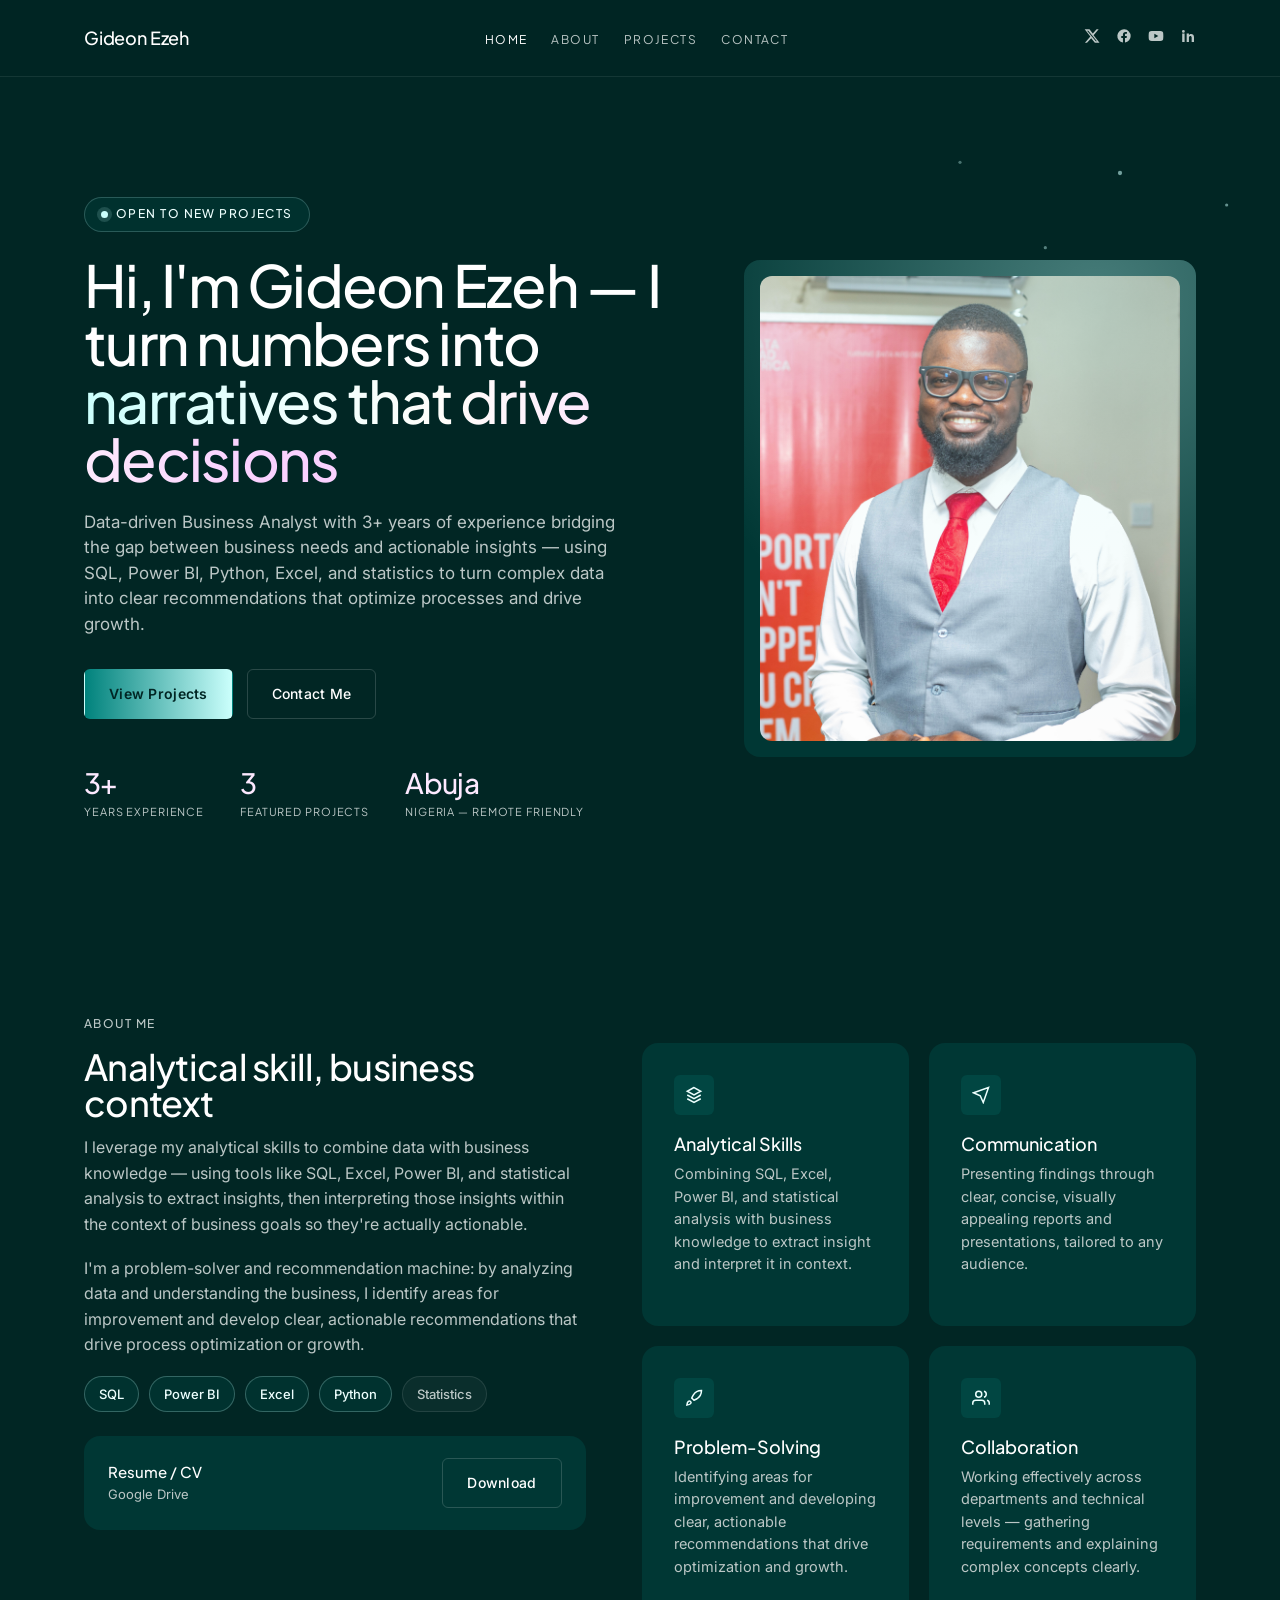
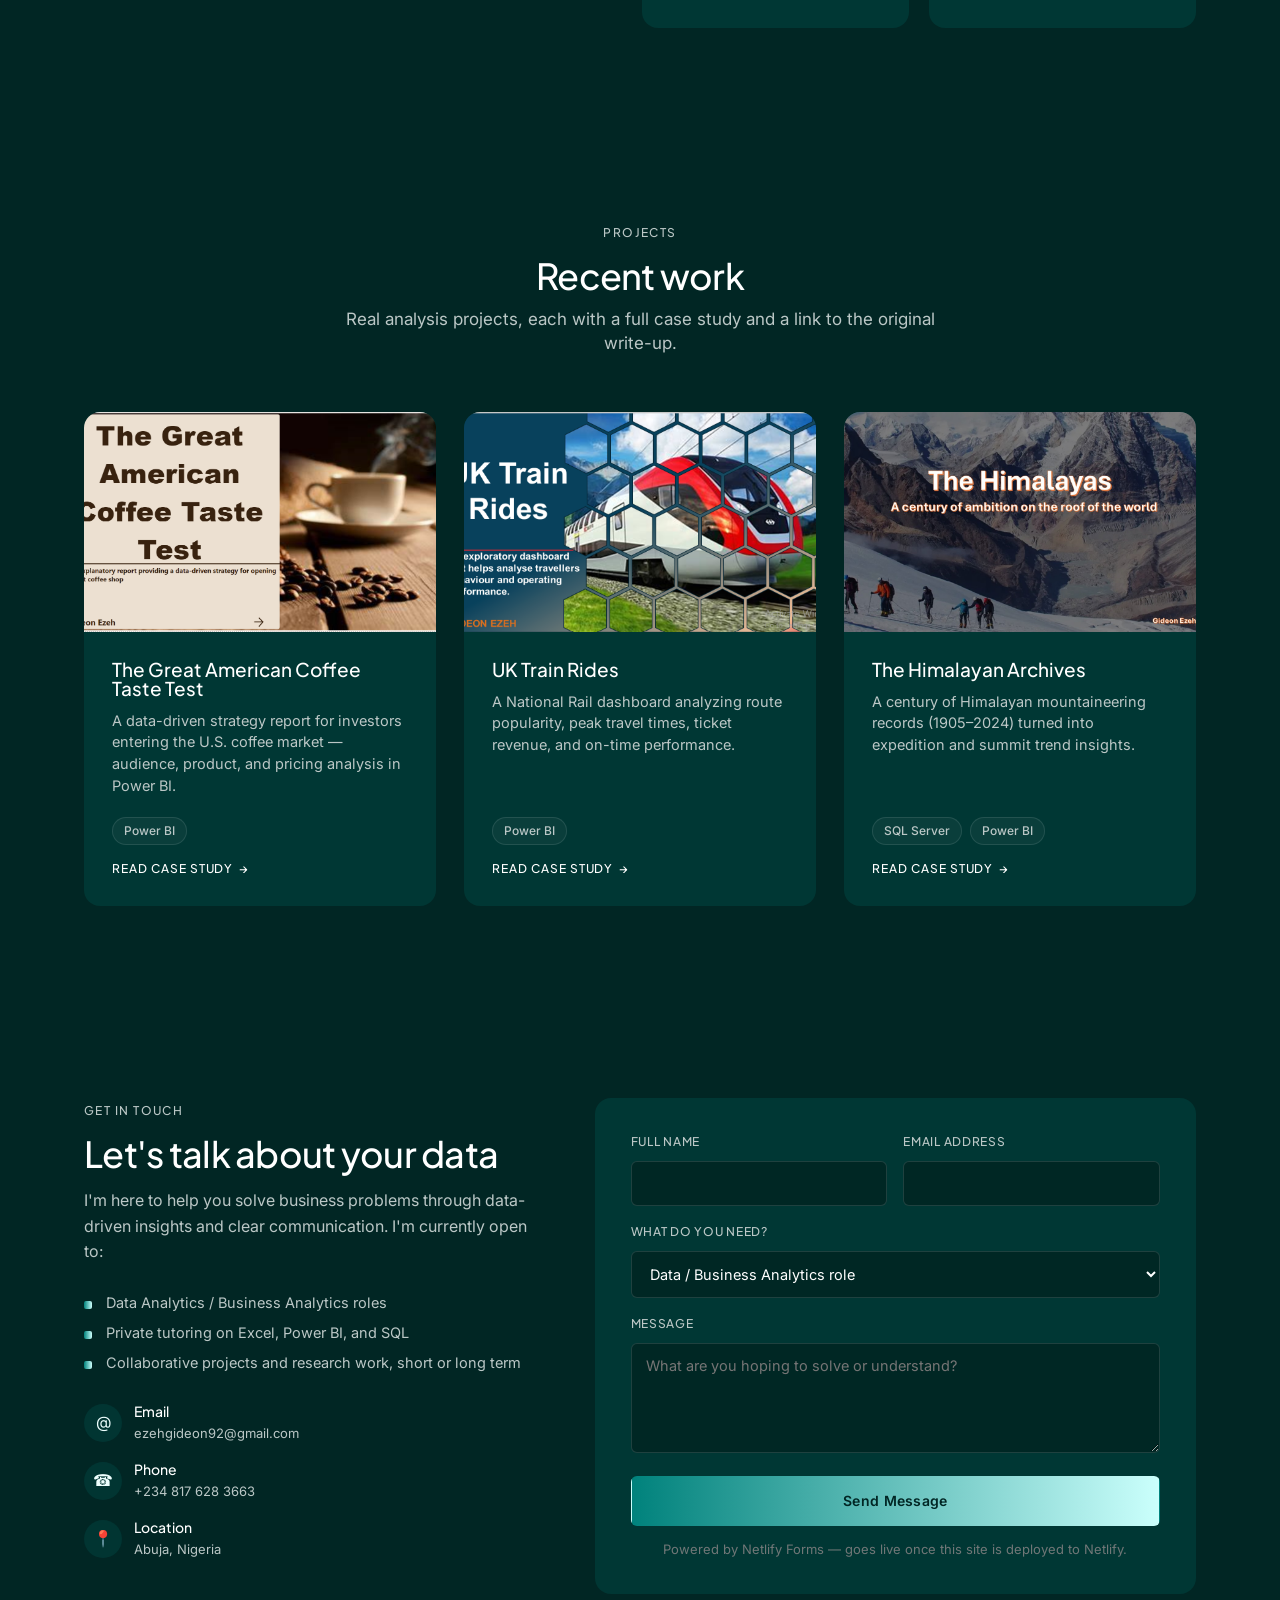
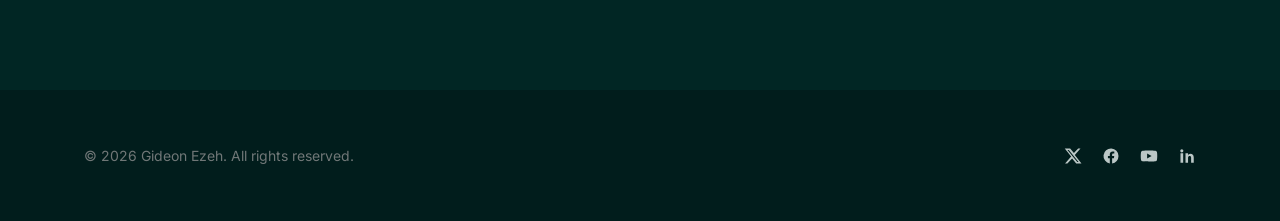
==== index.html @ 26cc7e03 "Initial portfolio site build Static HTML/CSS/JS portfolio with real content merged in from the exist" ====
<!DOCTYPE html>
<html lang="en">
<head>
<meta charset="UTF-8">
<meta name="viewport" content="width=device-width, initial-scale=1.0">
<title>Gideon Ezeh — Data & Business Analyst</title>
<meta name="description" content="Data-driven Business Analyst turning numbers into narratives that drive business decisions. SQL, Power BI, Python, Excel. View real projects and get in touch.">
<link rel="preconnect" href="https://fonts.googleapis.com">
<link rel="preconnect" href="https://fonts.gstatic.com" crossorigin>
<link href="https://fonts.googleapis.com/css2?family=Plus+Jakarta+Sans:wght@400;500&family=Inter:wght@400;500;600&display=swap" rel="stylesheet">
<link rel="stylesheet" href="assets/css/style.css">
</head>
<body>

<nav class="nav">
  <div class="container">
    <a href="#home" class="logo">Gideon Ezeh</a>
    <ul class="nav-links">
      <li><a href="#home">Home</a></li>
      <li><a href="#about">About</a></li>
      <li><a href="#projects">Projects</a></li>
      <li><a href="#contact">Contact</a></li>
    </ul>
    <div class="nav-right">
      <ul class="nav-social">
        <li><a href="https://x.com/gideon_mighty" target="_blank" rel="noopener" aria-label="Twitter / X">
          <svg viewBox="0 0 24 24" fill="currentColor"><path d="M18.9 2H22l-7.6 8.7L23.3 22h-7l-5.5-6.6L4.5 22H1.4l8.1-9.3L1 2h7.2l5 6.1L18.9 2Zm-1.2 18h1.7L6.4 4h-1.8l13.1 16Z"/></svg>
        </a></li>
        <li><a href="https://web.facebook.com/KOLOURED" target="_blank" rel="noopener" aria-label="Facebook">
          <svg viewBox="0 0 24 24" fill="currentColor"><path d="M22 12a10 10 0 1 0-11.6 9.9v-7H7.9V12h2.5V9.8c0-2.5 1.5-3.9 3.8-3.9 1.1 0 2.2.2 2.2.2v2.5h-1.3c-1.2 0-1.6.8-1.6 1.6V12h2.8l-.4 2.9h-2.4v7A10 10 0 0 0 22 12Z"/></svg>
        </a></li>
        <li><a href="https://www.youtube.com/@GideonEzeh" target="_blank" rel="noopener" aria-label="YouTube">
          <svg viewBox="0 0 24 24" fill="currentColor"><path d="M23 12s0-3.5-.4-5.2c-.3-.9-1-1.6-1.9-1.9C18.9 4.5 12 4.5 12 4.5s-6.9 0-8.7.4c-.9.3-1.6 1-1.9 1.9C1 8.5 1 12 1 12s0 3.5.4 5.2c.3.9 1 1.6 1.9 1.9 1.8.4 8.7.4 8.7.4s6.9 0 8.7-.4c.9-.3 1.6-1 1.9-1.9.4-1.7.4-5.2.4-5.2Zm-13.5 3.3V8.7l6 3.3-6 3.3Z"/></svg>
        </a></li>
        <li><a href="https://www.linkedin.com/in/gideon-ezeh" target="_blank" rel="noopener" aria-label="LinkedIn">
          <svg viewBox="0 0 24 24" fill="currentColor"><path d="M6.9 8.4H3.3V21H6.9V8.4ZM5.1 3a2.1 2.1 0 1 0 0 4.2A2.1 2.1 0 0 0 5.1 3ZM21 21v-7c0-3.4-1.8-5-4.3-5-2 0-2.9 1.1-3.3 1.9V8.4H10v12.6h3.4v-6.6c0-1.7 1-2.5 2.2-2.5 1.1 0 1.9.7 1.9 2.5V21H21Z"/></svg>
        </a></li>
      </ul>
      <a href="#contact" class="btn btn-primary nav-cta">Contact Me</a>
      <button class="nav-toggle" aria-label="Toggle menu">
        <span></span><span></span><span></span>
      </button>
    </div>
  </div>
</nav>

<main>

  <!-- HERO -->
  <section id="home" class="hero">
    <svg class="hero-bg" viewBox="0 0 1200 500" preserveAspectRatio="none" xmlns="http://www.w3.org/2000/svg" aria-hidden="true">
      <circle cx="1050" cy="90" r="2" fill="#cbfffc" fill-opacity="0.8"/>
      <circle cx="980" cy="160" r="1.5" fill="#cbfffc" fill-opacity="0.6"/>
      <circle cx="1100" cy="220" r="2.5" fill="#cbfffc" fill-opacity="0.5"/>
      <circle cx="1000" cy="280" r="1.5" fill="#fde9ff" fill-opacity="0.6"/>
      <circle cx="1150" cy="120" r="1.5" fill="#cbfffc" fill-opacity="0.7"/>
      <circle cx="900" cy="80" r="1.5" fill="#cbfffc" fill-opacity="0.5"/>
      <circle cx="1080" cy="340" r="2" fill="#fde9ff" fill-opacity="0.5"/>
      <circle cx="950" cy="230" r="1" fill="#cbfffc" fill-opacity="0.6"/>
    </svg>
    <div class="container">
      <div>
        <span class="hero-kicker"><span class="dot"></span>Open to new projects</span>
        <h1>Hi, I'm Gideon Ezeh — I turn numbers into <span class="accent">narratives that drive decisions</span></h1>
        <p class="hero-lead">Data-driven Business Analyst with 3+ years of experience bridging the gap between business needs and actionable insights — using SQL, Power BI, Python, Excel, and statistics to turn complex data into clear recommendations that optimize processes and drive growth.</p>
        <div class="hero-actions">
          <a href="#projects" class="btn btn-primary">View Projects</a>
          <a href="#contact" class="btn btn-outline">Contact Me</a>
        </div>
        <div class="hero-stats">
          <div><div class="stat-num">3+</div><div class="stat-label">Years experience</div></div>
          <div><div class="stat-num">3</div><div class="stat-label">Featured projects</div></div>
          <div><div class="stat-num">Abuja</div><div class="stat-label">Nigeria — remote friendly</div></div>
        </div>
      </div>
      <div class="hero-visual">
        <div class="hero-visual-glow"></div>
        <img src="assets/img/me.jpg" alt="Portrait of Gideon Ezeh">
      </div>
    </div>
  </section>

  <!-- ABOUT -->
  <section id="about">
    <div class="container">
      <div class="about-grid">
        <div class="reveal">
          <span class="eyebrow">About Me</span>
          <h2>Analytical skill, business context</h2>
          <p>I leverage my analytical skills to combine data with business knowledge — using tools like SQL, Excel, Power BI, and statistical analysis to extract insights, then interpreting those insights within the context of business goals so they're actually actionable.</p>
          <p>I'm a problem-solver and recommendation machine: by analyzing data and understanding the business, I identify areas for improvement and develop clear, actionable recommendations that drive process optimization or growth.</p>
          <div class="skill-tags">
            <span class="tag accent-tag">SQL</span>
            <span class="tag accent-tag">Power BI</span>
            <span class="tag accent-tag">Excel</span>
            <span class="tag accent-tag">Python</span>
            <span class="tag">Statistics</span>
          </div>
          <div class="resume-card">
            <div>
              <strong>Resume / CV</strong>
              <span>Google Drive</span>
            </div>
            <a href="https://drive.google.com/drive/folders/1P9cg0wSD3nKL6oypLYOMMttpPydEh3Rz" class="btn btn-outline" target="_blank" rel="noopener">Download</a>
          </div>
        </div>
        <div class="reveal">
          <div class="feature-grid">
            <div class="feature-card">
              <div class="icon">
                <svg width="18" height="18" viewBox="0 0 24 24" fill="none" stroke="currentColor" stroke-width="2"><path d="M12 2 3 7l9 5 9-5-9-5Z"/><path d="M3 12l9 5 9-5"/><path d="M3 17l9 5 9-5"/></svg>
              </div>
              <h3>Analytical Skills</h3>
              <p>Combining SQL, Excel, Power BI, and statistical analysis with business knowledge to extract insight and interpret it in context.</p>
            </div>
            <div class="feature-card">
              <div class="icon">
                <svg width="18" height="18" viewBox="0 0 24 24" fill="none" stroke="currentColor" stroke-width="2"><path d="m22 2-7 20-4-9-9-4 20-7Z"/></svg>
              </div>
              <h3>Communication</h3>
              <p>Presenting findings through clear, concise, visually appealing reports and presentations, tailored to any audience.</p>
            </div>
            <div class="feature-card">
              <div class="icon">
                <svg width="18" height="18" viewBox="0 0 24 24" fill="none" stroke="currentColor" stroke-width="2"><path d="M4.5 16.5c-1.5 1.26-2 5-2 5s3.74-.5 5-2c.71-.84.7-2.13-.09-2.91a2.18 2.18 0 0 0-2.91-.09Z"/><path d="m12 15-3-3a22 22 0 0 1 2-3.95A12.88 12.88 0 0 1 22 2c0 2.72-.78 7.5-6 11a22.35 22.35 0 0 1-4 2Z"/></svg>
              </div>
              <h3>Problem-Solving</h3>
              <p>Identifying areas for improvement and developing clear, actionable recommendations that drive optimization and growth.</p>
            </div>
            <div class="feature-card">
              <div class="icon">
                <svg width="18" height="18" viewBox="0 0 24 24" fill="none" stroke="currentColor" stroke-width="2"><path d="M17 21v-2a4 4 0 0 0-4-4H5a4 4 0 0 0-4 4v2"/><circle cx="9" cy="7" r="4"/><path d="M23 21v-2a4 4 0 0 0-3-3.87"/><path d="M16 3.13a4 4 0 0 1 0 7.75"/></svg>
              </div>
              <h3>Collaboration</h3>
              <p>Working effectively across departments and technical levels — gathering requirements and explaining complex concepts clearly.</p>
            </div>
          </div>
        </div>
      </div>
    </div>
  </section>

  <!-- PROJECTS -->
  <section id="projects">
    <div class="container">
      <div class="section-head reveal">
        <span class="eyebrow">Projects</span>
        <h2>Recent work</h2>
        <p>Real analysis projects, each with a full case study and a link to the original write-up.</p>
      </div>

      <div class="project-grid">

        <a href="projects/coffee-taste-test.html" class="project-card reveal">
          <div class="project-thumb"><img src="assets/img/coffee-taste-test.png" alt="Great American Coffee Taste Test dashboard"></div>
          <div class="project-body">
            <h3>The Great American Coffee Taste Test</h3>
            <p>A data-driven strategy report for investors entering the U.S. coffee market — audience, product, and pricing analysis in Power BI.</p>
            <div class="project-tags"><span class="tag">Power BI</span></div>
            <span class="project-link">Read case study <span class="arrow">→</span></span>
          </div>
        </a>

        <a href="projects/uk-train-rides.html" class="project-card reveal">
          <div class="project-thumb"><img src="assets/img/uk-train-rides.png" alt="UK train rides Power BI dashboard"></div>
          <div class="project-body">
            <h3>UK Train Rides</h3>
            <p>A National Rail dashboard analyzing route popularity, peak travel times, ticket revenue, and on-time performance.</p>
            <div class="project-tags"><span class="tag">Power BI</span></div>
            <span class="project-link">Read case study <span class="arrow">→</span></span>
          </div>
        </a>

        <a href="projects/himalayan-archives.html" class="project-card reveal">
          <div class="project-thumb"><img src="assets/img/himalayan-archives.jpg" alt="Himalayan Archives expedition data visualization"></div>
          <div class="project-body">
            <h3>The Himalayan Archives</h3>
            <p>A century of Himalayan mountaineering records (1905–2024) turned into expedition and summit trend insights.</p>
            <div class="project-tags"><span class="tag">SQL Server</span><span class="tag">Power BI</span></div>
            <span class="project-link">Read case study <span class="arrow">→</span></span>
          </div>
        </a>

      </div>
    </div>
  </section>

  <!-- CONTACT -->
  <section id="contact">
    <div class="container">
      <div class="contact-wrap">
        <div class="contact-info reveal">
          <span class="eyebrow">Get In Touch</span>
          <h2>Let's talk about your data</h2>
          <p>I'm here to help you solve business problems through data-driven insights and clear communication. I'm currently open to:</p>
          <ul class="open-to">
            <li>Data Analytics / Business Analytics roles</li>
            <li>Private tutoring on Excel, Power BI, and SQL</li>
            <li>Collaborative projects and research work, short or long term</li>
          </ul>

          <div class="contact-detail">
            <div class="icon">@</div>
            <div><strong>Email</strong><a href="mailto:ezehgideon92@gmail.com">ezehgideon92@gmail.com</a></div>
          </div>
          <div class="contact-detail">
            <div class="icon">☎</div>
            <div><strong>Phone</strong><span>+234 817 628 3663</span></div>
          </div>
          <div class="contact-detail">
            <div class="icon">📍</div>
            <div><strong>Location</strong><span>Abuja, Nigeria</span></div>
          </div>
        </div>

        <form id="contact-form" class="contact-form reveal" name="contact" method="POST" data-netlify="true" netlify-honeypot="bot-field">
          <input type="hidden" name="form-name" value="contact">
          <p class="hp-field"><label>Don't fill this out: <input name="bot-field"></label></p>

          <div class="form-row">
            <div class="field">
              <label for="name">Full name</label>
              <input type="text" id="name" name="name" required>
            </div>
            <div class="field">
              <label for="email">Email address</label>
              <input type="email" id="email" name="email" required>
            </div>
          </div>

          <div class="field">
            <label for="project-type">What do you need?</label>
            <select id="project-type" name="project-type">
              <option>Data / Business Analytics role</option>
              <option>Dashboard / BI reporting project</option>
              <option>Tutoring (Excel / Power BI / SQL)</option>
              <option>Collaboration / research</option>
              <option>Other</option>
            </select>
          </div>

          <div class="field">
            <label for="message">Message</label>
            <textarea id="message" name="message" required placeholder="What are you hoping to solve or understand?"></textarea>
          </div>

          <button type="submit" class="btn btn-primary btn-block">Send Message</button>
          <p class="form-status"></p>
          <p class="form-note">Powered by Netlify Forms — goes live once this site is deployed to Netlify.</p>
        </form>
      </div>
    </div>
  </section>

</main>

<footer class="site-footer">
  <div class="container footer-inner">
    <p>&copy; 2026 Gideon Ezeh. All rights reserved.</p>
    <div class="footer-links">
      <a href="https://x.com/gideon_mighty" target="_blank" rel="noopener" aria-label="Twitter / X">
        <svg viewBox="0 0 24 24" fill="currentColor"><path d="M18.9 2H22l-7.6 8.7L23.3 22h-7l-5.5-6.6L4.5 22H1.4l8.1-9.3L1 2h7.2l5 6.1L18.9 2Zm-1.2 18h1.7L6.4 4h-1.8l13.1 16Z"/></svg>
      </a>
      <a href="https://web.facebook.com/KOLOURED" target="_blank" rel="noopener" aria-label="Facebook">
        <svg viewBox="0 0 24 24" fill="currentColor"><path d="M22 12a10 10 0 1 0-11.6 9.9v-7H7.9V12h2.5V9.8c0-2.5 1.5-3.9 3.8-3.9 1.1 0 2.2.2 2.2.2v2.5h-1.3c-1.2 0-1.6.8-1.6 1.6V12h2.8l-.4 2.9h-2.4v7A10 10 0 0 0 22 12Z"/></svg>
      </a>
      <a href="https://www.youtube.com/@GideonEzeh" target="_blank" rel="noopener" aria-label="YouTube">
        <svg viewBox="0 0 24 24" fill="currentColor"><path d="M23 12s0-3.5-.4-5.2c-.3-.9-1-1.6-1.9-1.9C18.9 4.5 12 4.5 12 4.5s-6.9 0-8.7.4c-.9.3-1.6 1-1.9 1.9C1 8.5 1 12 1 12s0 3.5.4 5.2c.3.9 1 1.6 1.9 1.9 1.8.4 8.7.4 8.7.4s6.9 0 8.7-.4c.9-.3 1.6-1 1.9-1.9.4-1.7.4-5.2.4-5.2Zm-13.5 3.3V8.7l6 3.3-6 3.3Z"/></svg>
      </a>
      <a href="https://www.linkedin.com/in/gideon-ezeh" target="_blank" rel="noopener" aria-label="LinkedIn">
        <svg viewBox="0 0 24 24" fill="currentColor"><path d="M6.9 8.4H3.3V21H6.9V8.4ZM5.1 3a2.1 2.1 0 1 0 0 4.2A2.1 2.1 0 0 0 5.1 3ZM21 21v-7c0-3.4-1.8-5-4.3-5-2 0-2.9 1.1-3.3 1.9V8.4H10v12.6h3.4v-6.6c0-1.7 1-2.5 2.2-2.5 1.1 0 1.9.7 1.9 2.5V21H21Z"/></svg>
      </a>
    </div>
  </div>
</footer>

<script src="assets/js/main.js"></script>
</body>
</html>
---- assets/css/style.css ----
/* ============================================
   Design tokens — Auros-derived (dark teal / bioluminescent)
   ============================================ */
:root {
  --color-abyss: #012624;
  --color-deep: #011d1c;
  --color-kelp: #003734;
  --color-mist: #edfffe;
  --color-platinum: #ffffff;
  --color-silver: #bbc7c6;
  --color-ash: #f2f2f2;
  --color-slate: #707777;
  --color-lavender: #fde9ff;
  --gradient-bio: linear-gradient(90deg, #00827c 0%, #cbfffc 100%);
  --gradient-aurora: linear-gradient(90deg, #cbfffc 0%, #edfffe 26%, #fffdfa 48%, #fad1ff 89%);
  --danger: #ff9d9d;

  --radius-card: 16px;
  --radius-sm: 6px;
  --max-width: 1160px;

  --font-display: "Plus Jakarta Sans", Inter, "DM Sans", ui-sans-serif, system-ui, -apple-system, "Segoe UI", sans-serif;
  --font-ui: Inter, ui-sans-serif, system-ui, -apple-system, "Segoe UI", sans-serif;
}

/* ============================================
   Reset & base
   ============================================ */
* { box-sizing: border-box; margin: 0; padding: 0; }

html { scroll-behavior: smooth; }

body {
  background: var(--color-abyss);
  color: var(--color-silver);
  font-family: var(--font-ui);
  font-weight: 400;
  line-height: 1.4;
  -webkit-font-smoothing: antialiased;
}

img, svg { max-width: 100%; display: block; }
a { color: inherit; text-decoration: none; }
ul { list-style: none; }
button { font: inherit; cursor: pointer; }

.container {
  max-width: var(--max-width);
  margin: 0 auto;
  padding: 0 24px;
}

section { padding: 96px 0; }

.section-head {
  max-width: 620px;
  margin: 0 auto 56px;
  text-align: center;
}

.eyebrow {
  display: inline-block;
  font-family: var(--font-display);
  font-size: 12px;
  font-weight: 500;
  letter-spacing: 0.12em;
  text-transform: uppercase;
  color: var(--color-silver);
  margin-bottom: 16px;
}

h1, h2, h3, h4 {
  font-family: var(--font-display);
  font-weight: 500;
  line-height: 1;
  color: var(--color-platinum);
}
h2 { font-size: clamp(28px, 4vw, 36px); margin-bottom: 14px; letter-spacing: -0.02em; }
h3 { font-size: 20px; }
.section-head p { color: var(--color-silver); font-size: 17px; line-height: 1.4; }

.reveal { opacity: 0; transform: translateY(18px); transition: opacity 0.6s ease, transform 0.6s ease; }
.reveal.is-visible { opacity: 1; transform: translateY(0); }

/* ============================================
   Buttons
   ============================================ */
.btn {
  display: inline-flex;
  align-items: center;
  gap: 8px;
  padding: 14px 24px;
  border-radius: var(--radius-sm);
  font-family: var(--font-ui);
  font-weight: 500;
  font-size: 14px;
  letter-spacing: 0.02em;
  border: 1px solid transparent;
  transition: transform 0.15s ease, opacity 0.15s ease, border-color 0.15s ease;
  white-space: nowrap;
}
.btn:hover { transform: translateY(-2px); }

.btn-primary {
  background: var(--gradient-bio);
  color: #012624;
  font-weight: 600;
}
.btn-primary:hover { opacity: 0.9; }

.btn-outline { border-color: rgba(255,255,255,0.16); color: var(--color-platinum); background: transparent; }
.btn-outline:hover { border-color: var(--color-mist); }

.btn-block { width: 100%; justify-content: center; }

/* ============================================
   Nav
   ============================================ */
.nav {
  position: sticky;
  top: 0;
  z-index: 100;
  background: rgba(1, 38, 36, 0.82);
  backdrop-filter: blur(10px);
  border-bottom: 1px solid rgba(255,255,255,0.08);
}

.nav .container {
  display: flex;
  align-items: center;
  justify-content: space-between;
  height: 76px;
}

.logo {
  font-family: var(--font-display);
  font-weight: 500;
  font-size: 18px;
  color: var(--color-platinum);
  letter-spacing: -0.01em;
}

.nav-links {
  display: flex;
  gap: 24px;
  align-items: center;
}

.nav-links a {
  font-family: var(--font-display);
  font-size: 12px;
  font-weight: 400;
  letter-spacing: 0.12em;
  text-transform: uppercase;
  color: var(--color-silver);
  transition: color 0.15s ease;
}
.nav-links a:hover, .nav-links a.active { color: var(--color-platinum); }

.nav-social {
  display: flex;
  gap: 16px;
  align-items: center;
}
.nav-social a {
  color: var(--color-silver);
  transition: color 0.15s ease;
  display: inline-flex;
}
.nav-social a:hover { color: var(--color-mist); }
.nav-social svg { width: 16px; height: 16px; }

.nav-right { display: flex; align-items: center; gap: 28px; }
.nav-cta { display: none; }

.nav-toggle {
  display: none;
  flex-direction: column;
  gap: 5px;
  background: none;
  border: none;
  padding: 6px;
}
.nav-toggle span {
  width: 22px;
  height: 2px;
  background: var(--color-platinum);
  border-radius: 2px;
  transition: transform 0.2s ease, opacity 0.2s ease;
}
.nav-toggle.open span:nth-child(1) { transform: translateY(7px) rotate(45deg); }
.nav-toggle.open span:nth-child(2) { opacity: 0; }
.nav-toggle.open span:nth-child(3) { transform: translateY(-7px) rotate(-45deg); }

/* ============================================
   Hero
   ============================================ */
.hero {
  position: relative;
  padding: 120px 0 96px;
  overflow: hidden;
}

.hero-bg {
  position: absolute;
  inset: 0;
  z-index: 0;
  opacity: 0.7;
  pointer-events: none;
}

.hero .container {
  position: relative;
  z-index: 1;
  display: grid;
  grid-template-columns: 1.15fr 0.85fr;
  gap: 48px;
  align-items: center;
}

.hero-kicker {
  display: inline-flex;
  align-items: center;
  gap: 8px;
  font-family: var(--font-display);
  font-size: 12px;
  font-weight: 500;
  letter-spacing: 0.12em;
  text-transform: uppercase;
  color: var(--color-mist);
  background: rgba(0, 130, 124, 0.12);
  border: 1px solid rgba(203, 255, 252, 0.2);
  padding: 8px 16px;
  border-radius: 999px;
  margin-bottom: 24px;
}
.hero-kicker .dot {
  width: 7px; height: 7px; border-radius: 50%;
  background: #cbfffc;
  box-shadow: 0 0 0 4px rgba(203, 255, 252, 0.15);
}

.hero h1 {
  font-size: clamp(36px, 5.2vw, 58px);
  letter-spacing: -0.03em;
  margin-bottom: 22px;
}
.hero h1 .accent {
  background: var(--gradient-aurora);
  -webkit-background-clip: text;
  background-clip: text;
  color: transparent;
}

.hero-lead {
  font-size: 17px;
  color: var(--color-silver);
  max-width: 540px;
  margin-bottom: 32px;
  line-height: 1.5;
}

.hero-actions { display: flex; gap: 14px; flex-wrap: wrap; margin-bottom: 44px; }

.hero-stats { display: flex; gap: 36px; flex-wrap: wrap; }
.hero-stats .stat-num {
  font-family: var(--font-display);
  font-size: 28px;
  font-weight: 500;
  color: var(--color-lavender);
  letter-spacing: -0.02em;
}
.hero-stats .stat-label {
  font-family: var(--font-display);
  font-size: 11px;
  letter-spacing: 0.08em;
  text-transform: uppercase;
  color: var(--color-silver);
  margin-top: 2px;
}

.hero-visual {
  position: relative;
  background: var(--color-kelp);
  border-radius: var(--radius-card);
  padding: 16px;
  aspect-ratio: 1 / 1.1;
  overflow: hidden;
}
.hero-visual img {
  width: 100%;
  height: 100%;
  object-fit: cover;
  border-radius: 12px;
}
.hero-visual-glow {
  position: absolute;
  inset: -20%;
  background: radial-gradient(circle at 70% 20%, rgba(203,255,252,0.35), transparent 60%);
  pointer-events: none;
}

/* ============================================
   About / Skills
   ============================================ */
.about-grid {
  display: grid;
  grid-template-columns: 0.95fr 1.05fr;
  gap: 56px;
  align-items: start;
}

.about-grid p { color: var(--color-silver); margin-bottom: 18px; line-height: 1.6; }

.resume-card {
  background: var(--color-kelp);
  border-radius: var(--radius-card);
  padding: 22px 24px;
  margin-top: 24px;
  display: flex;
  align-items: center;
  justify-content: space-between;
  gap: 16px;
  flex-wrap: wrap;
}
.resume-card div strong { display: block; font-family: var(--font-display); font-size: 15px; color: var(--color-platinum); font-weight: 500; }
.resume-card div span { font-size: 13px; color: var(--color-silver); }

.skill-tags { display: flex; flex-wrap: wrap; gap: 10px; margin-top: 8px; }
.tag {
  font-family: var(--font-ui);
  font-size: 13px;
  font-weight: 500;
  padding: 8px 14px;
  border-radius: 999px;
  background: rgba(255,255,255,0.04);
  border: 1px solid rgba(255,255,255,0.1);
  color: var(--color-silver);
}
.tag.accent-tag { color: var(--color-mist); border-color: rgba(203,255,252,0.25); background: rgba(0,130,124,0.14); }

.feature-grid { display: grid; grid-template-columns: 1fr 1fr; gap: 20px; margin-top: 32px; }
.feature-card {
  background: var(--color-kelp);
  border-radius: var(--radius-card);
  padding: 32px;
}
.feature-card .icon {
  width: 40px; height: 40px;
  border-radius: var(--radius-sm);
  background: rgba(3, 81, 75, 0.6);
  display: flex; align-items: center; justify-content: center;
  color: var(--color-mist);
  margin-bottom: 20px;
}
.feature-card h3 { font-size: 18px; margin-bottom: 10px; }
.feature-card p { color: var(--color-silver); font-size: 14.5px; line-height: 1.55; }

/* ============================================
   Projects
   ============================================ */
.project-grid {
  display: grid;
  grid-template-columns: repeat(3, 1fr);
  gap: 28px;
}

.project-card {
  background: var(--color-kelp);
  border-radius: var(--radius-card);
  overflow: hidden;
  transition: transform 0.2s ease;
  display: flex;
  flex-direction: column;
}
.project-card:hover { transform: translateY(-4px); }

.project-thumb { aspect-ratio: 16/10; overflow: hidden; background: var(--color-deep); }
.project-thumb img { width: 100%; height: 100%; object-fit: cover; }

.project-body { padding: 28px; display: flex; flex-direction: column; gap: 12px; flex: 1; }
.project-body h3 { font-size: 19px; }
.project-body p { color: var(--color-silver); font-size: 14.5px; line-height: 1.5; }

.project-tags { display: flex; flex-wrap: wrap; gap: 8px; margin-top: auto; padding-top: 8px; }
.project-tags .tag { font-size: 12px; padding: 5px 11px; }

.project-link {
  font-family: var(--font-display);
  font-size: 12px;
  font-weight: 500;
  letter-spacing: 0.08em;
  text-transform: uppercase;
  color: var(--color-platinum);
  display: inline-flex;
  align-items: center;
  gap: 6px;
  margin-top: 4px;
}
.project-link .arrow { transition: transform 0.15s ease; }
.project-card:hover .project-link .arrow { transform: translateX(4px); }

/* ============================================
   Contact
   ============================================ */
.contact-wrap {
  display: grid;
  grid-template-columns: 1fr 1.3fr;
  gap: 48px;
}

.contact-info h2 { margin-bottom: 16px; }
.contact-info > p { color: var(--color-silver); margin-bottom: 28px; line-height: 1.6; }

.contact-info .open-to { margin-bottom: 28px; }
.contact-info .open-to li {
  color: var(--color-silver);
  padding-left: 22px;
  position: relative;
  margin-bottom: 10px;
  font-size: 14.5px;
}
.contact-info .open-to li::before {
  content: "";
  position: absolute;
  left: 0; top: 8px;
  width: 8px; height: 8px;
  border-radius: 2px;
  background: var(--gradient-bio);
}

.contact-detail { display: flex; align-items: center; gap: 12px; margin-bottom: 16px; }
.contact-detail .icon {
  width: 38px; height: 38px; border-radius: 50%;
  background: rgba(0,130,124,0.16); color: var(--color-mist);
  display: flex; align-items: center; justify-content: center; flex-shrink: 0;
}
.contact-detail strong { display: block; font-family: var(--font-display); font-size: 14px; font-weight: 500; color: var(--color-platinum); }
.contact-detail span, .contact-detail a { font-size: 13px; color: var(--color-silver); }

.contact-form {
  background: var(--color-kelp);
  border-radius: var(--radius-card);
  padding: 36px;
}

.form-row { display: grid; grid-template-columns: 1fr 1fr; gap: 16px; }

.field { margin-bottom: 18px; }
.field label {
  display: block;
  font-family: var(--font-display);
  font-size: 12px;
  font-weight: 500;
  letter-spacing: 0.06em;
  text-transform: uppercase;
  margin-bottom: 10px;
  color: var(--color-silver);
}

.field input, .field select, .field textarea {
  width: 100%;
  background: rgba(1, 29, 28, 0.6);
  border: 1px solid rgba(255,255,255,0.12);
  border-radius: var(--radius-sm);
  padding: 13px 14px;
  color: var(--color-platinum);
  font-family: var(--font-ui);
  font-size: 14.5px;
  transition: border-color 0.15s ease;
}
.field input:focus, .field select:focus, .field textarea:focus {
  outline: none;
  border-color: var(--color-mist);
}
.field textarea { resize: vertical; min-height: 110px; }
.field select option { background: var(--color-deep); color: var(--color-platinum); }

.form-note { font-size: 13px; color: var(--color-slate); margin-top: 14px; text-align: center; }
.form-status { font-size: 14px; margin-top: 14px; text-align: center; display: none; }
.form-status.show { display: block; }
.form-status.success { color: var(--color-mist); }
.form-status.error { color: var(--danger); }

.hp-field { position: absolute; left: -9999px; top: -9999px; }

/* ============================================
   Footer
   ============================================ */
.site-footer {
  background: var(--color-deep);
  padding: 56px 0;
}
.footer-inner {
  display: flex;
  justify-content: space-between;
  align-items: center;
  flex-wrap: wrap;
  gap: 16px;
}
.footer-inner p { color: var(--color-slate); font-size: 14px; }
.footer-links { display: flex; gap: 20px; }
.footer-links a { color: var(--color-silver); display: inline-flex; }
.footer-links a:hover { color: var(--color-mist); }
.footer-links svg { width: 18px; height: 18px; }

/* ============================================
   Case study page
   ============================================ */
.breadcrumb {
  padding: 20px 0 0;
  font-family: var(--font-display);
  font-size: 12px;
  letter-spacing: 0.06em;
  text-transform: uppercase;
  color: var(--color-slate);
}
.breadcrumb a { color: var(--color-silver); }
.breadcrumb a:hover { color: var(--color-mist); }

.case-header { padding: 48px 0 40px; }
.case-header .tag { margin-right: 4px; }
.case-header h1 { font-size: clamp(28px, 4.5vw, 42px); margin: 18px 0; }
.case-header > .container > p { color: var(--color-silver); max-width:640px; line-height: 1.5; }
.case-meta { display: flex; gap: 28px; flex-wrap: wrap; margin-top: 28px; }
.case-meta div span {
  display: block;
  font-family: var(--font-display);
  font-size: 11px;
  color: var(--color-slate);
  text-transform: uppercase;
  letter-spacing: 0.08em;
  margin-bottom: 6px;
}
.case-meta div strong { font-family: var(--font-display); font-size: 15px; font-weight: 500; color: var(--color-platinum); }

.case-image { border-radius: var(--radius-card); overflow: hidden; margin: 8px 0 0; }
.case-image img { width: 100%; display: block; }

.case-section { padding: 56px 0; border-top: 1px solid rgba(255,255,255,0.06); }
.case-section h2 { font-size: 24px; margin-bottom: 18px; }
.case-section p { color: var(--color-silver); max-width: 760px; margin-bottom: 14px; line-height: 1.6; }
.case-section ul { margin-top: 12px; }
.case-section ul li {
  color: var(--color-silver);
  padding-left: 22px;
  position: relative;
  margin-bottom: 10px;
  max-width: 700px;
  line-height: 1.5;
}
.case-section ul li::before {
  content: "";
  position: absolute;
  left: 0; top: 9px;
  width: 8px; height: 8px;
  border-radius: 2px;
  background: var(--gradient-bio);
}

.results-grid {
  display: grid;
  grid-template-columns: repeat(3, 1fr);
  gap: 20px;
  margin-top: 8px;
}
.result-stat {
  background: var(--color-kelp);
  border-radius: var(--radius-card);
  padding: 28px 24px;
  text-align: center;
}
.result-stat .num {
  font-family: var(--font-display);
  font-size: 34px;
  font-weight: 500;
  color: var(--color-lavender);
  letter-spacing: -0.02em;
}
.result-stat .label { font-size: 13.5px; color: var(--color-silver); margin-top: 8px; }

.case-cta {
  background: var(--color-deep);
  border-radius: var(--radius-card);
  padding: 48px 40px;
  text-align: center;
  margin: 56px 0;
}
.case-cta h2 { margin-bottom: 10px; }
.case-cta p { color: var(--color-silver); margin-bottom: 24px; }
.case-cta-actions { display: flex; gap: 14px; justify-content: center; flex-wrap: wrap; }

/* ============================================
   Responsive
   ============================================ */
@media (max-width: 900px) {
  .hero .container, .about-grid, .contact-wrap { grid-template-columns: 1fr; }
  .hero-visual { order: -1; max-width: 360px; margin: 0 auto; }
  .project-grid, .results-grid { grid-template-columns: 1fr; }
  .feature-grid { grid-template-columns: 1fr; }
  .case-meta { gap: 20px; }
}

@media (max-width: 720px) {
  .nav-links, .nav-social { display: none; }
  .nav-toggle { display: flex; }
  .nav.open .nav-links,
  .nav.open .nav-social {
    display: flex;
    flex-direction: column;
    position: absolute;
    top: 76px;
    left: 0; right: 0;
    background: var(--color-abyss);
    border-bottom: 1px solid rgba(255,255,255,0.08);
    padding: 20px 24px 28px;
    gap: 18px;
  }
  .nav.open .nav-social { top: auto; position: static; flex-direction: row; padding: 0 24px 24px; background: var(--color-abyss); }
  section { padding: 64px 0; }
  .form-row { grid-template-columns: 1fr; }
  .hero { padding: 48px 0 64px; }
}
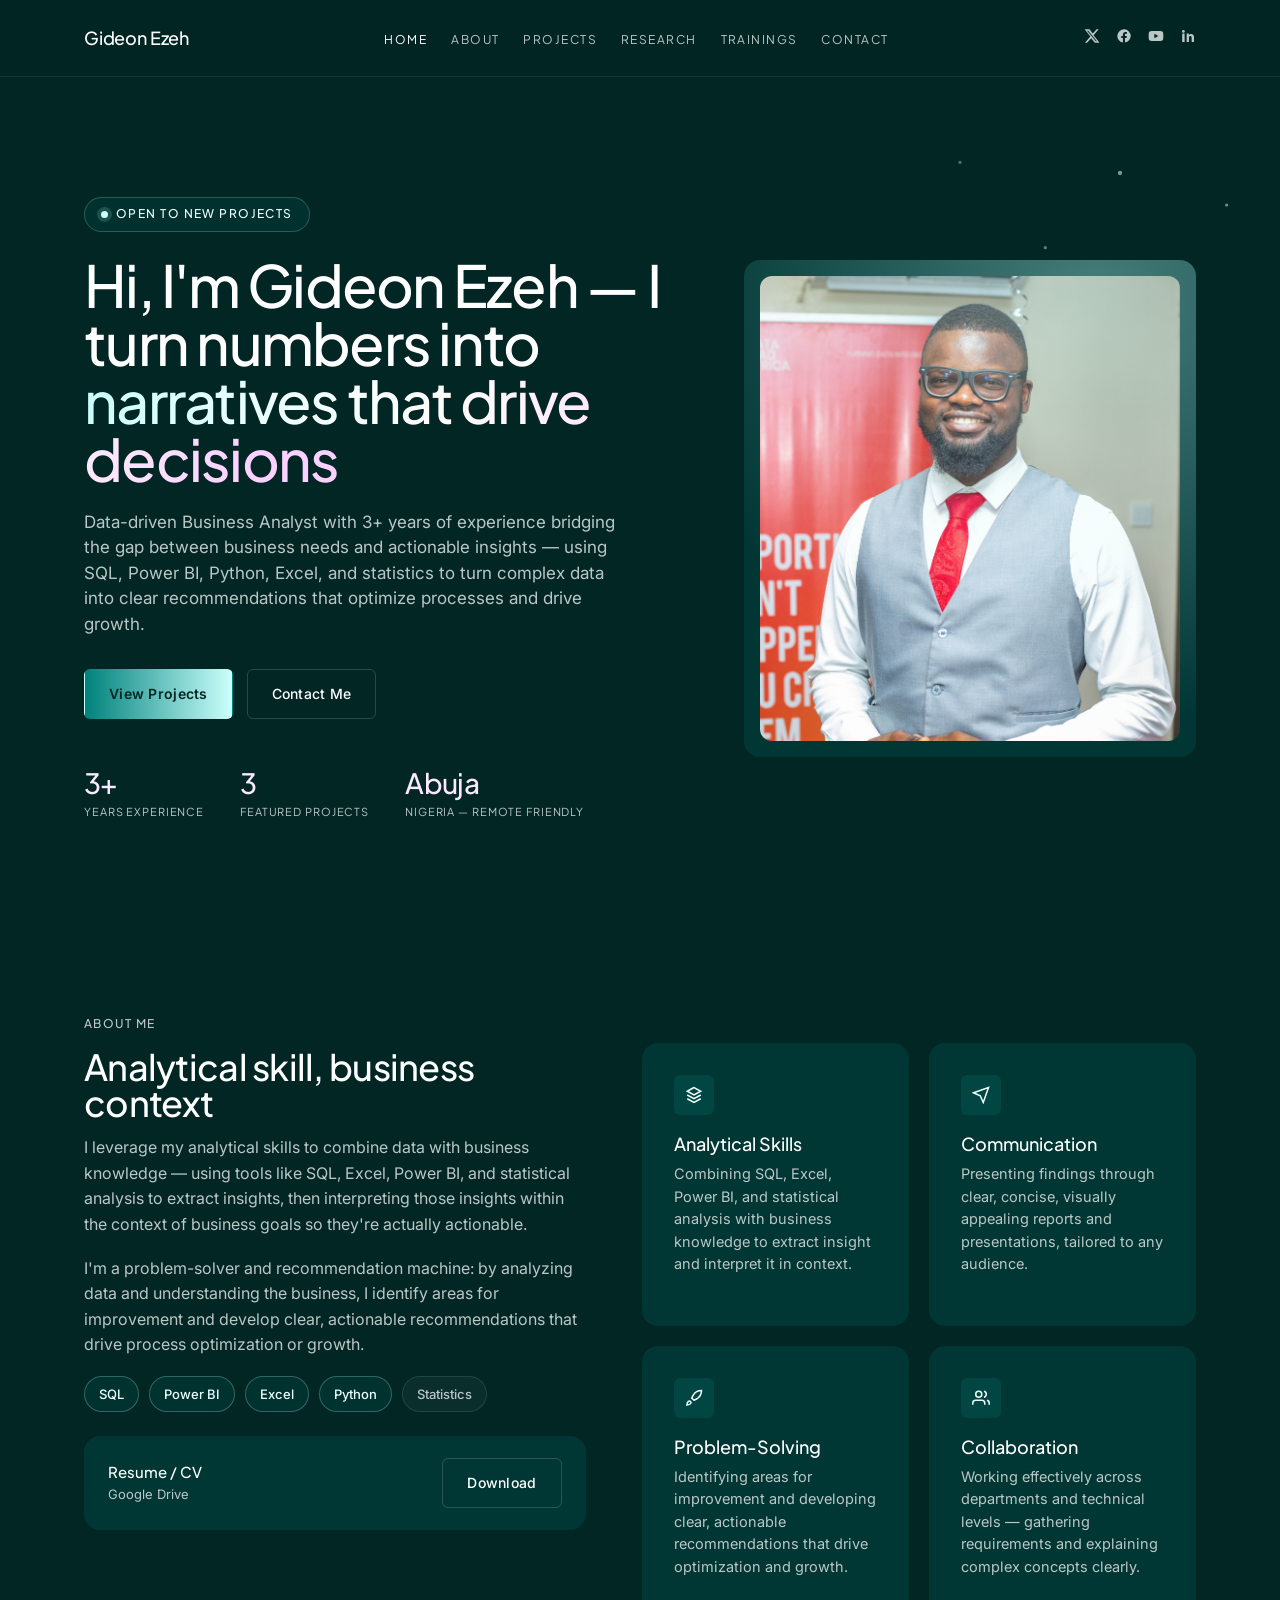
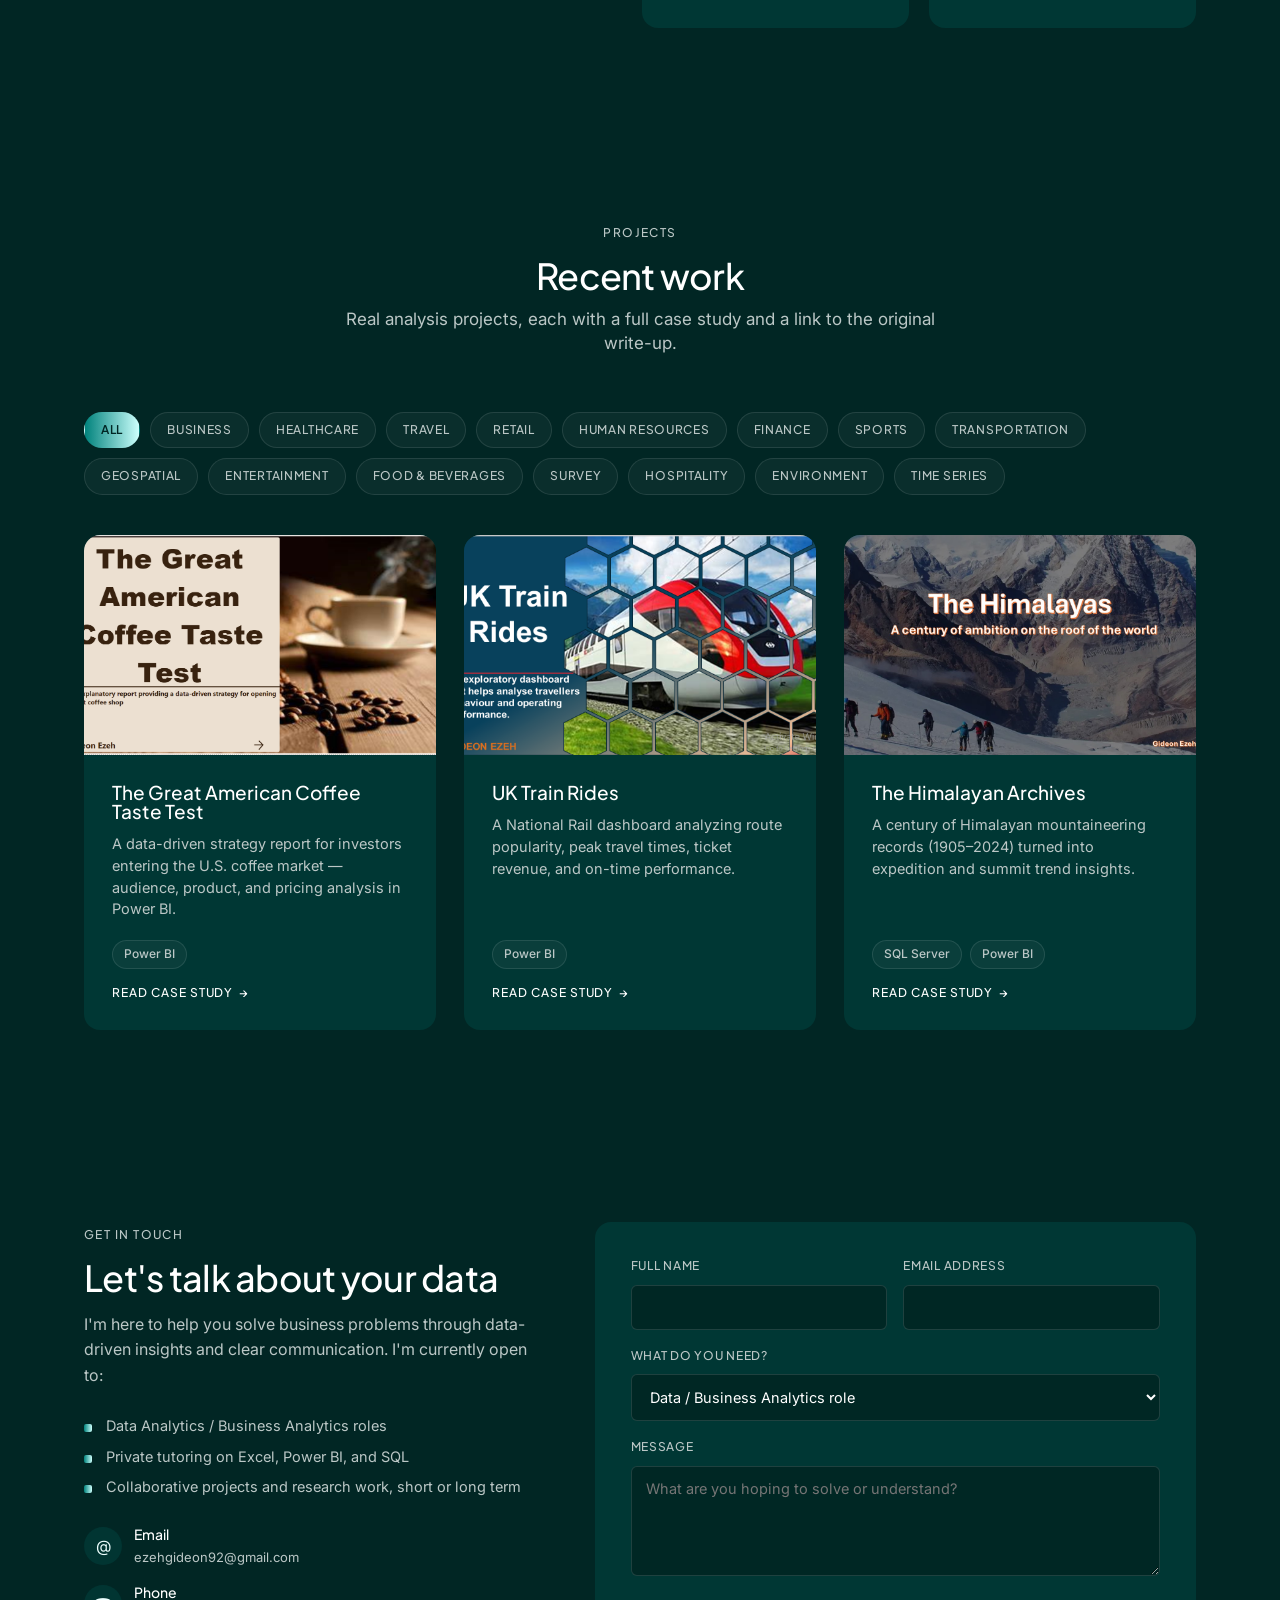
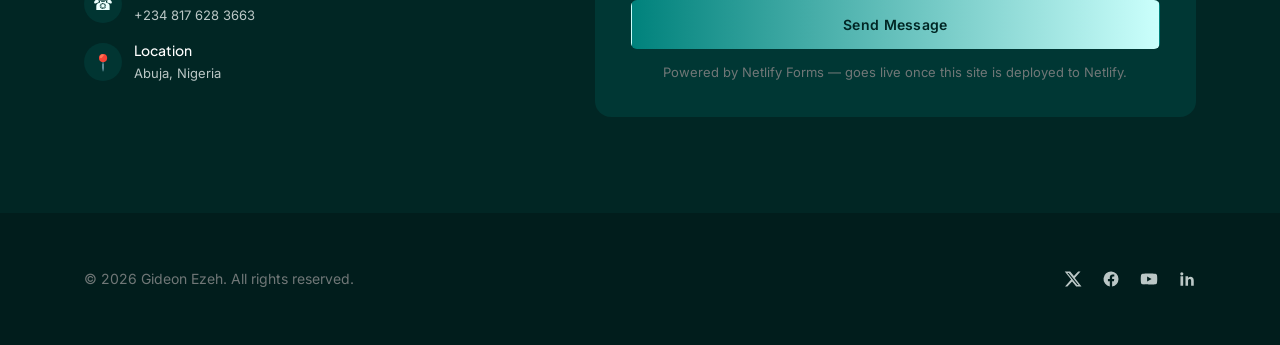
==== commit 60e766f3: "Add Research and Trainings pages, project category filter New nav destinations for research work and" ====
--- a/index.html
+++ b/index.html
@@ -19,6 +19,8 @@
       <li><a href="#home">Home</a></li>
       <li><a href="#about">About</a></li>
       <li><a href="#projects">Projects</a></li>
+      <li><a href="research.html">Research</a></li>
+      <li><a href="trainings.html">Trainings</a></li>
       <li><a href="#contact">Contact</a></li>
     </ul>
     <div class="nav-right">
@@ -149,9 +151,28 @@
         <p>Real analysis projects, each with a full case study and a link to the original write-up.</p>
       </div>
 
+      <div class="filter-bar reveal">
+        <button class="filter-btn active" data-filter="all">All</button>
+        <button class="filter-btn" data-filter="business">Business</button>
+        <button class="filter-btn" data-filter="healthcare">Healthcare</button>
+        <button class="filter-btn" data-filter="travel">Travel</button>
+        <button class="filter-btn" data-filter="retail">Retail</button>
+        <button class="filter-btn" data-filter="human-resources">Human Resources</button>
+        <button class="filter-btn" data-filter="finance">Finance</button>
+        <button class="filter-btn" data-filter="sports">Sports</button>
+        <button class="filter-btn" data-filter="transportation">Transportation</button>
+        <button class="filter-btn" data-filter="geospatial">Geospatial</button>
+        <button class="filter-btn" data-filter="entertainment">Entertainment</button>
+        <button class="filter-btn" data-filter="food-beverages">Food &amp; Beverages</button>
+        <button class="filter-btn" data-filter="survey">Survey</button>
+        <button class="filter-btn" data-filter="hospitality">Hospitality</button>
+        <button class="filter-btn" data-filter="environment">Environment</button>
+        <button class="filter-btn" data-filter="time-series">Time series</button>
+      </div>
+
       <div class="project-grid">
 
-        <a href="projects/coffee-taste-test.html" class="project-card reveal">
+        <a href="projects/coffee-taste-test.html" class="project-card reveal" data-categories="food-beverages survey business">
           <div class="project-thumb"><img src="assets/img/coffee-taste-test.png" alt="Great American Coffee Taste Test dashboard"></div>
           <div class="project-body">
             <h3>The Great American Coffee Taste Test</h3>
@@ -161,7 +182,7 @@
           </div>
         </a>
 
-        <a href="projects/uk-train-rides.html" class="project-card reveal">
+        <a href="projects/uk-train-rides.html" class="project-card reveal" data-categories="transportation business">
           <div class="project-thumb"><img src="assets/img/uk-train-rides.png" alt="UK train rides Power BI dashboard"></div>
           <div class="project-body">
             <h3>UK Train Rides</h3>
@@ -171,7 +192,7 @@
           </div>
         </a>
 
-        <a href="projects/himalayan-archives.html" class="project-card reveal">
+        <a href="projects/himalayan-archives.html" class="project-card reveal" data-categories="travel sports time-series">
           <div class="project-thumb"><img src="assets/img/himalayan-archives.jpg" alt="Himalayan Archives expedition data visualization"></div>
           <div class="project-body">
             <h3>The Himalayan Archives</h3>
@@ -182,6 +203,8 @@
         </a>
 
       </div>
+
+      <p class="project-empty">No projects in this category yet — check back soon, or <a href="#contact" style="color:var(--color-mist); text-decoration:underline;">get in touch</a> if you have one in mind.</p>
     </div>
   </section>
 
--- a/assets/css/style.css
+++ b/assets/css/style.css
@@ -359,6 +359,45 @@
 /* ============================================
    Projects
    ============================================ */
+.filter-bar {
+  display: flex;
+  flex-wrap: wrap;
+  gap: 10px;
+  margin-bottom: 40px;
+}
+.filter-btn {
+  font-family: var(--font-display);
+  font-size: 12px;
+  font-weight: 500;
+  letter-spacing: 0.06em;
+  text-transform: uppercase;
+  color: var(--color-silver);
+  background: rgba(255,255,255,0.04);
+  border: 1px solid rgba(255,255,255,0.1);
+  padding: 9px 16px;
+  border-radius: 999px;
+  transition: color 0.15s ease, border-color 0.15s ease, background 0.15s ease;
+}
+.filter-btn:hover { color: var(--color-platinum); border-color: rgba(255,255,255,0.25); }
+.filter-btn.active {
+  color: #012624;
+  background: var(--gradient-bio);
+  border-color: transparent;
+  font-weight: 600;
+}
+
+.project-empty {
+  display: none;
+  text-align: center;
+  padding: 48px 24px;
+  color: var(--color-silver);
+  background: var(--color-kelp);
+  border-radius: var(--radius-card);
+}
+.project-empty.show { display: block; }
+
+.project-card.is-hidden { display: none; }
+
 .project-grid {
   display: grid;
   grid-template-columns: repeat(3, 1fr);
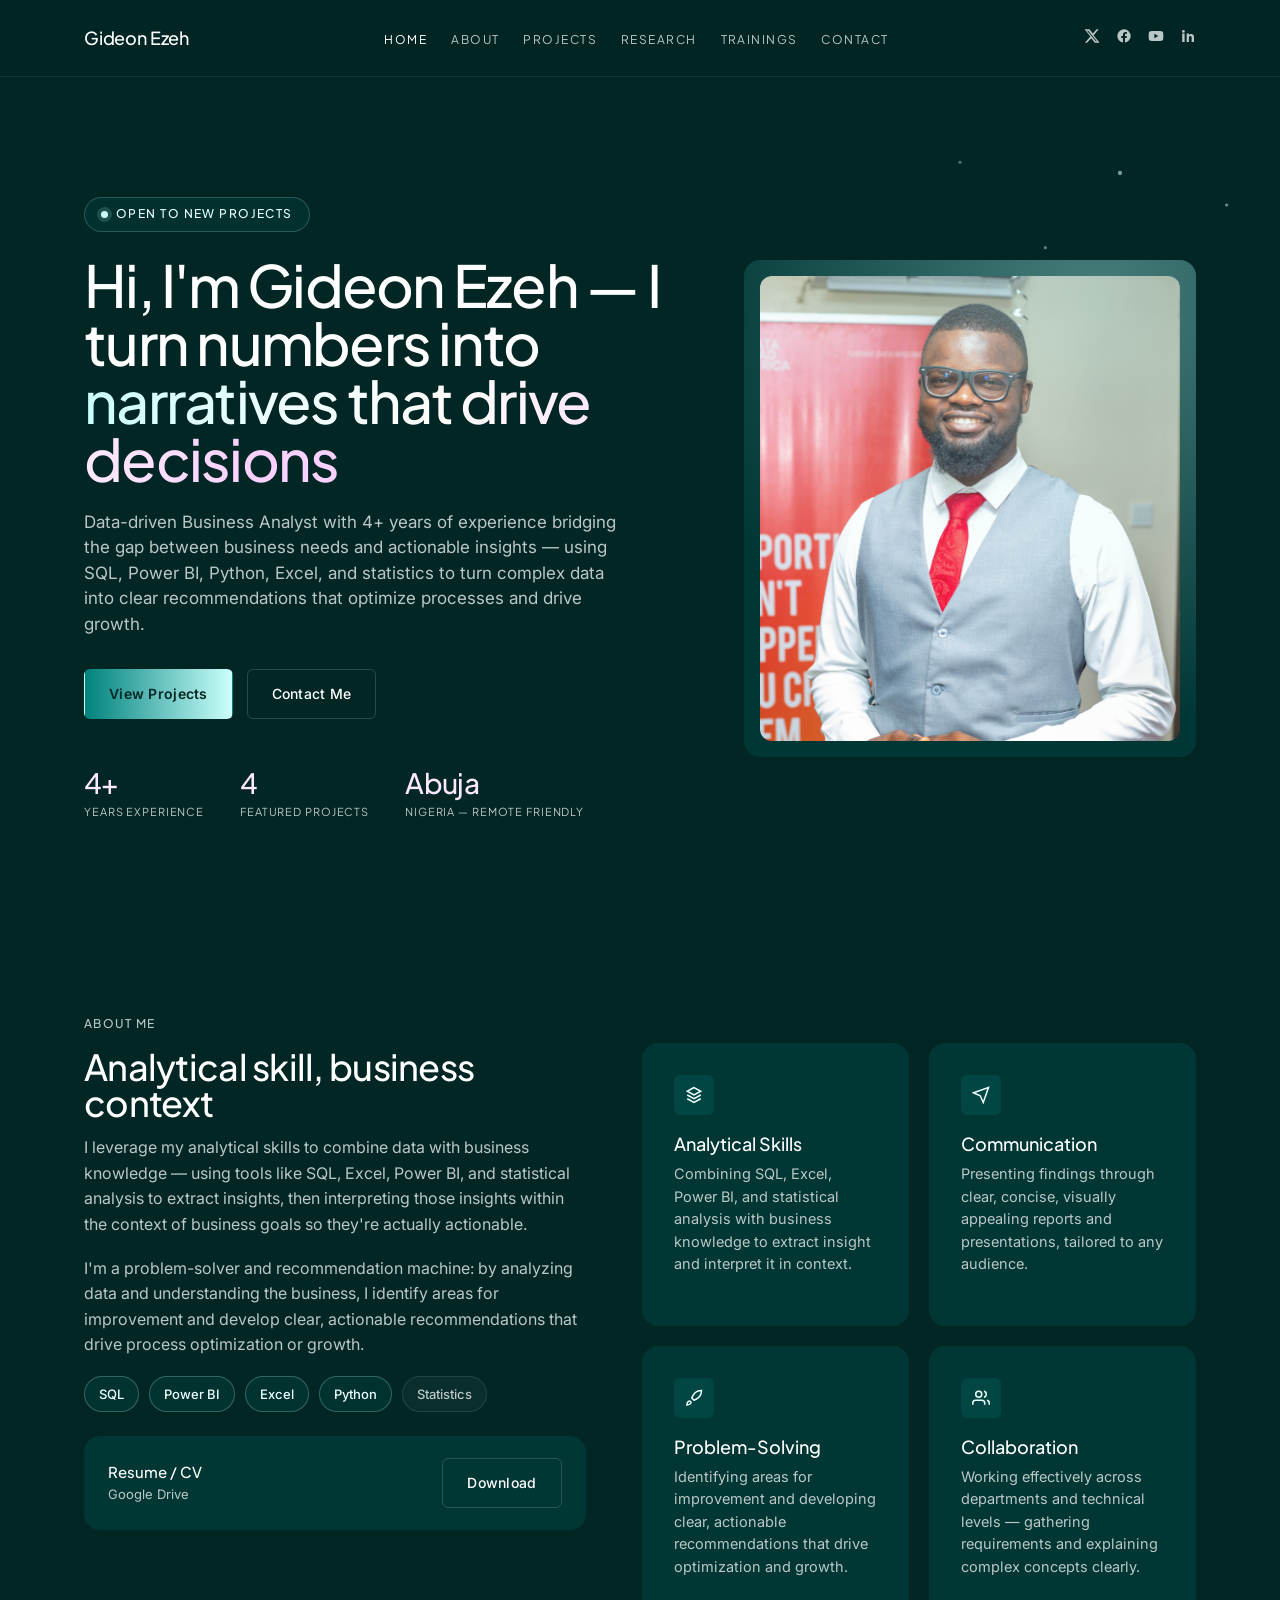
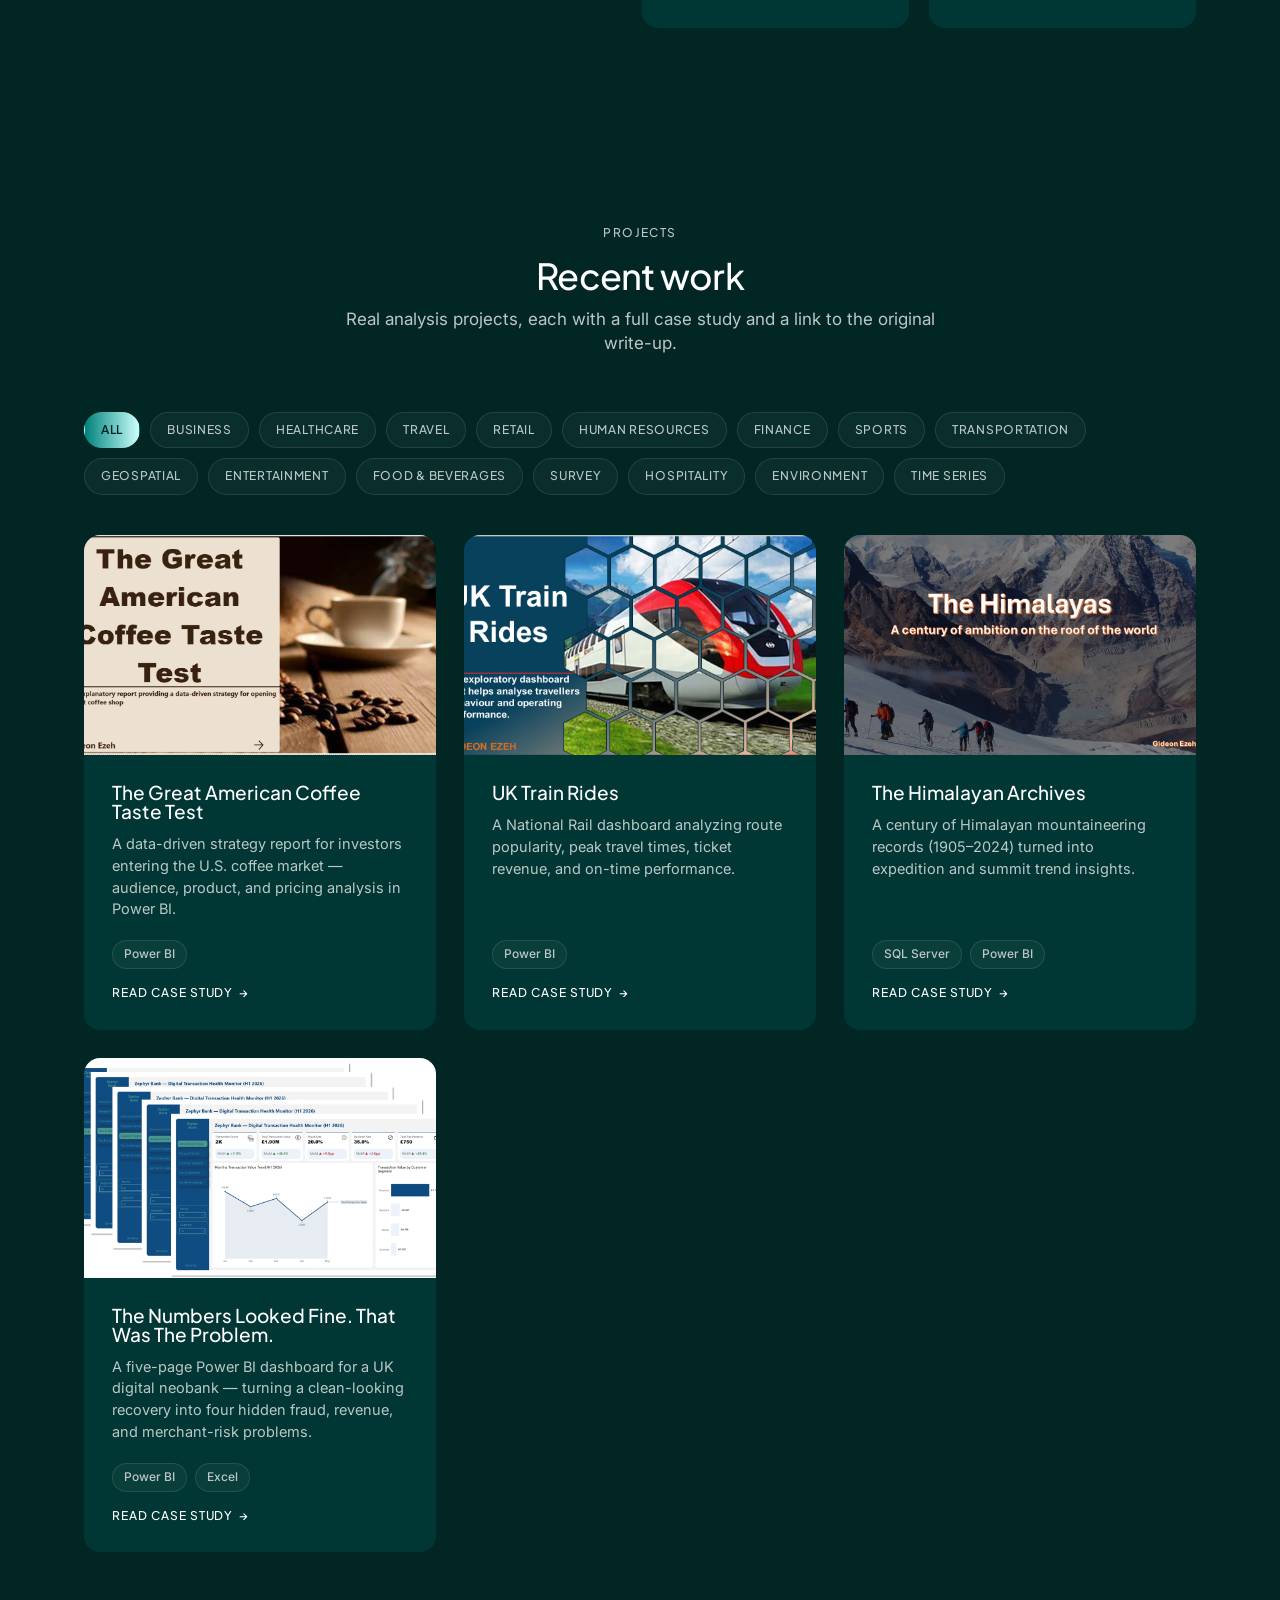
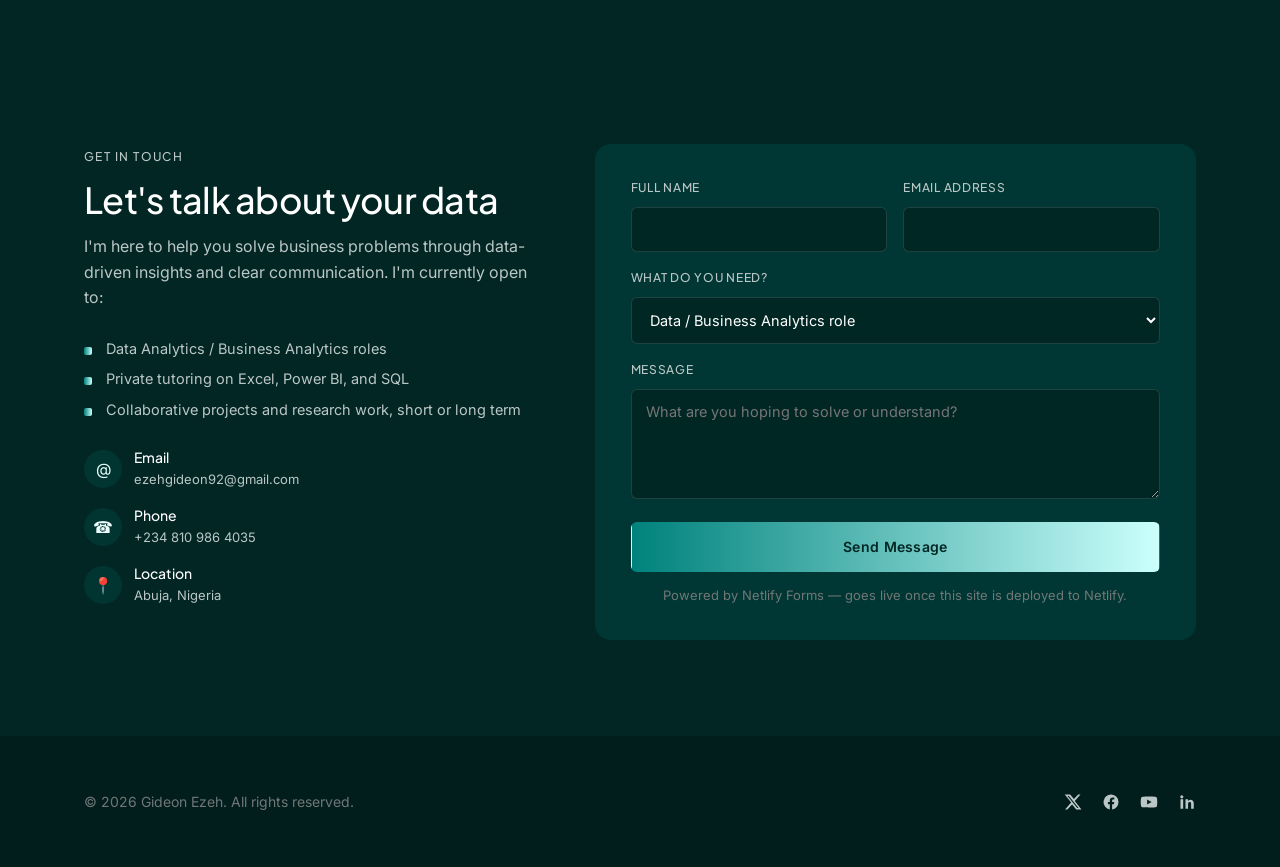
==== commit c03f697c: "Add Zephyr Bank dashboard as 4th project; update experience & phone New case study built from the "T" ====
--- a/index.html
+++ b/index.html
@@ -64,14 +64,14 @@
       <div>
         <span class="hero-kicker"><span class="dot"></span>Open to new projects</span>
         <h1>Hi, I'm Gideon Ezeh — I turn numbers into <span class="accent">narratives that drive decisions</span></h1>
-        <p class="hero-lead">Data-driven Business Analyst with 3+ years of experience bridging the gap between business needs and actionable insights — using SQL, Power BI, Python, Excel, and statistics to turn complex data into clear recommendations that optimize processes and drive growth.</p>
+        <p class="hero-lead">Data-driven Business Analyst with 4+ years of experience bridging the gap between business needs and actionable insights — using SQL, Power BI, Python, Excel, and statistics to turn complex data into clear recommendations that optimize processes and drive growth.</p>
         <div class="hero-actions">
           <a href="#projects" class="btn btn-primary">View Projects</a>
           <a href="#contact" class="btn btn-outline">Contact Me</a>
         </div>
         <div class="hero-stats">
-          <div><div class="stat-num">3+</div><div class="stat-label">Years experience</div></div>
-          <div><div class="stat-num">3</div><div class="stat-label">Featured projects</div></div>
+          <div><div class="stat-num">4+</div><div class="stat-label">Years experience</div></div>
+          <div><div class="stat-num">4</div><div class="stat-label">Featured projects</div></div>
           <div><div class="stat-num">Abuja</div><div class="stat-label">Nigeria — remote friendly</div></div>
         </div>
       </div>
@@ -202,6 +202,16 @@
           </div>
         </a>
 
+        <a href="projects/zephyr-bank-dashboard.html" class="project-card reveal" data-categories="finance business">
+          <div class="project-thumb"><img src="assets/img/zephyr-cover.png" alt="Zephyr Bank Digital Transaction Health Monitor dashboard"></div>
+          <div class="project-body">
+            <h3>The Numbers Looked Fine. That Was The Problem.</h3>
+            <p>A five-page Power BI dashboard for a UK digital neobank — turning a clean-looking recovery into four hidden fraud, revenue, and merchant-risk problems.</p>
+            <div class="project-tags"><span class="tag">Power BI</span><span class="tag">Excel</span></div>
+            <span class="project-link">Read case study <span class="arrow">→</span></span>
+          </div>
+        </a>
+
       </div>
 
       <p class="project-empty">No projects in this category yet — check back soon, or <a href="#contact" style="color:var(--color-mist); text-decoration:underline;">get in touch</a> if you have one in mind.</p>
@@ -228,7 +238,7 @@
           </div>
           <div class="contact-detail">
             <div class="icon">☎</div>
-            <div><strong>Phone</strong><span>+234 817 628 3663</span></div>
+            <div><strong>Phone</strong><span>+234 810 986 4035</span></div>
           </div>
           <div class="contact-detail">
             <div class="icon">📍</div>
--- a/assets/css/style.css
+++ b/assets/css/style.css
@@ -618,6 +618,35 @@
 }
 .result-stat .label { font-size: 13.5px; color: var(--color-silver); margin-top: 8px; }
 
+.photo-gallery {
+  display: grid;
+  grid-template-columns: repeat(4, 1fr);
+  gap: 12px;
+  margin-top: 28px;
+}
+.photo-gallery img {
+  width: 100%;
+  aspect-ratio: 3/4;
+  object-fit: cover;
+  border-radius: var(--radius-sm);
+}
+
+.pull-quote {
+  border-left: 3px solid;
+  border-image: var(--gradient-bio) 1;
+  padding: 4px 0 4px 24px;
+  margin: 32px 0;
+  max-width: 720px;
+}
+.pull-quote p {
+  font-family: var(--font-display);
+  font-size: 20px;
+  font-weight: 500;
+  color: var(--color-platinum);
+  line-height: 1.4;
+  margin-bottom: 0;
+}
+
 .case-cta {
   background: var(--color-deep);
   border-radius: var(--radius-card);
@@ -638,6 +667,7 @@
   .project-grid, .results-grid { grid-template-columns: 1fr; }
   .feature-grid { grid-template-columns: 1fr; }
   .case-meta { gap: 20px; }
+  .photo-gallery { grid-template-columns: repeat(2, 1fr); }
 }
 
 @media (max-width: 720px) {
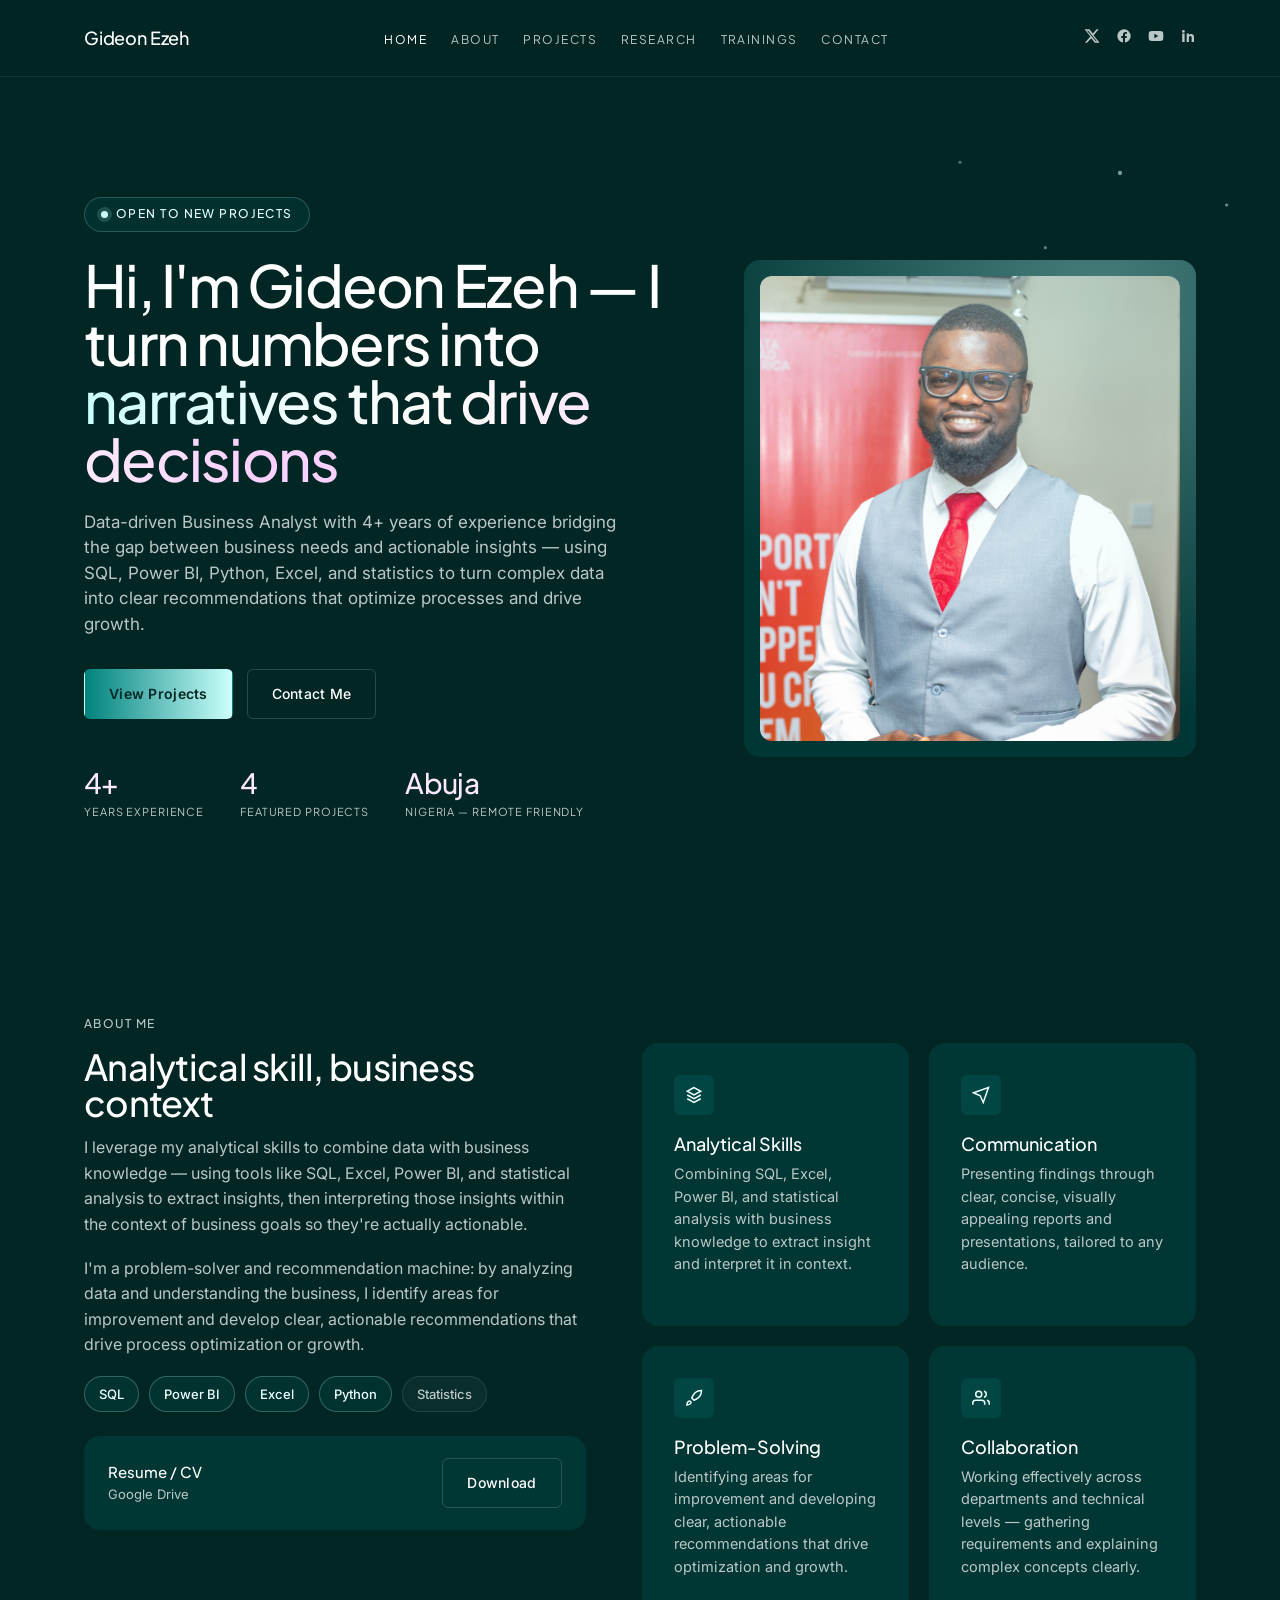
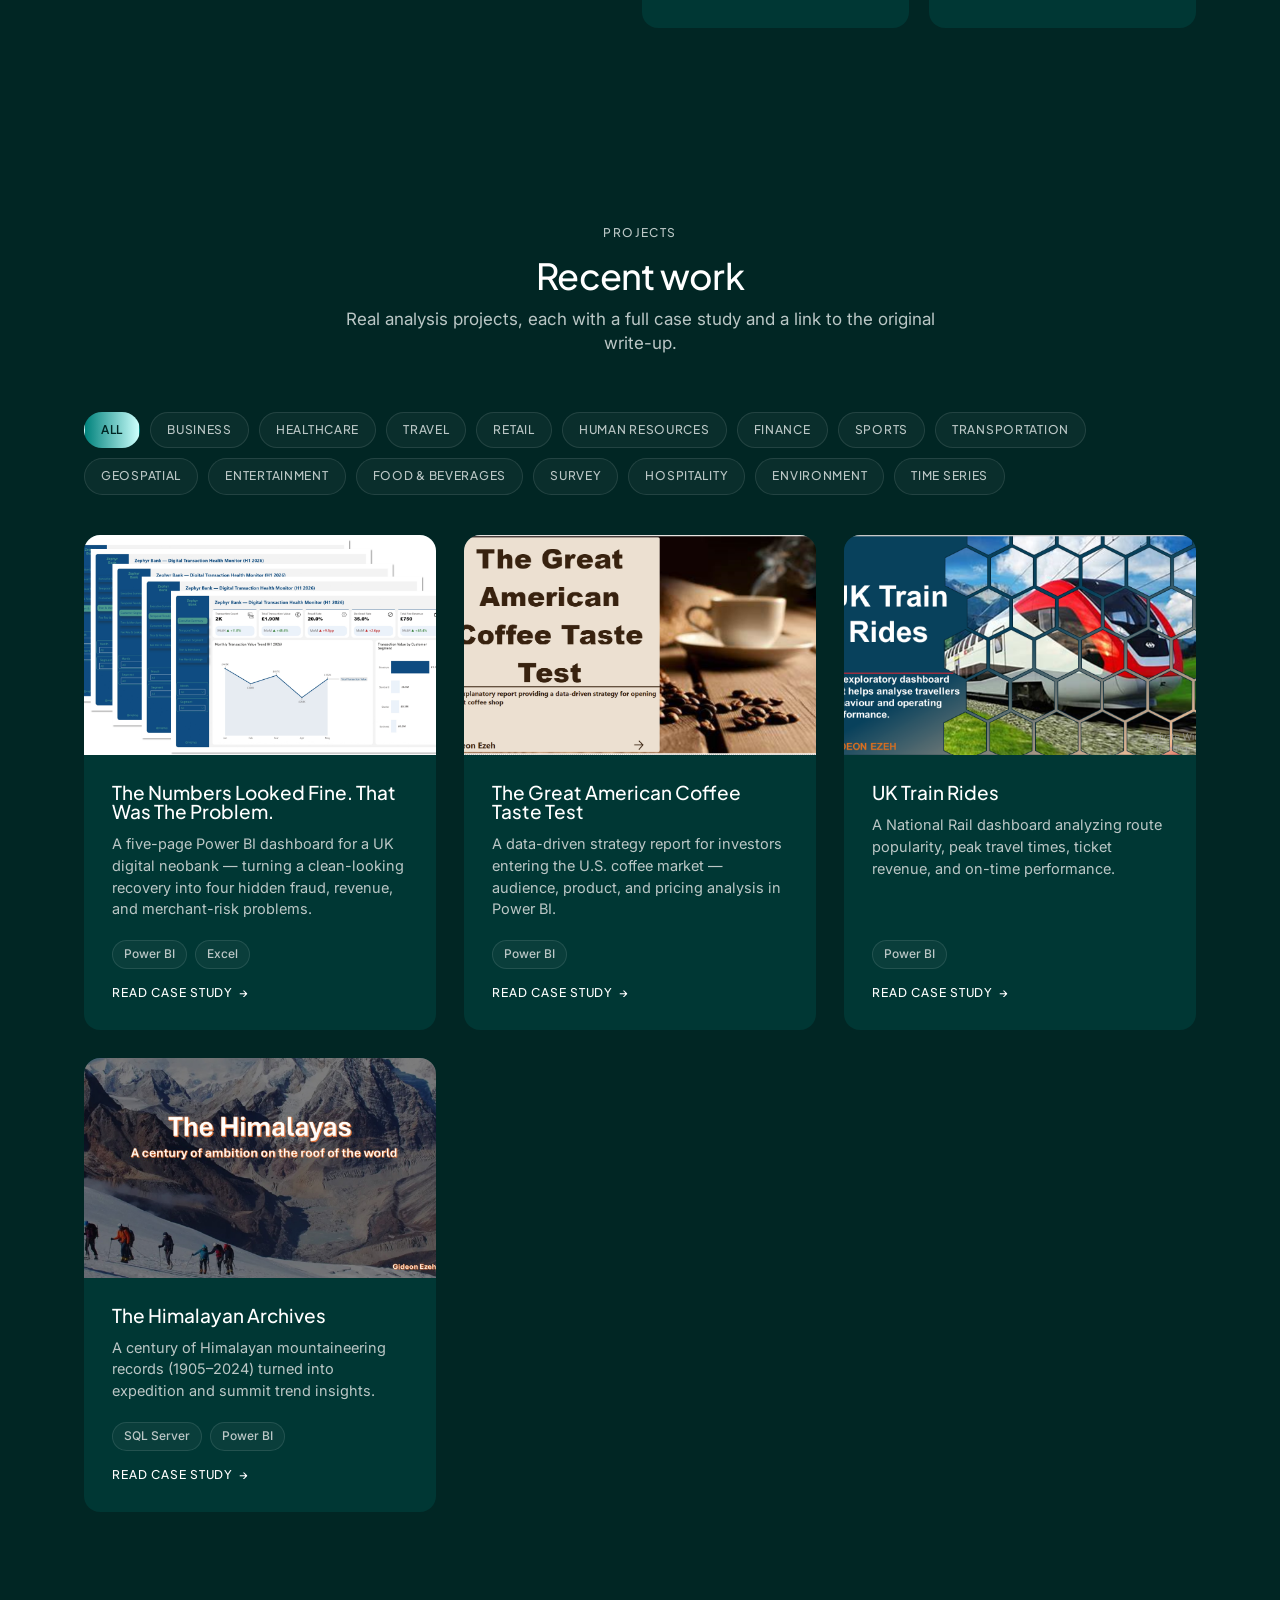
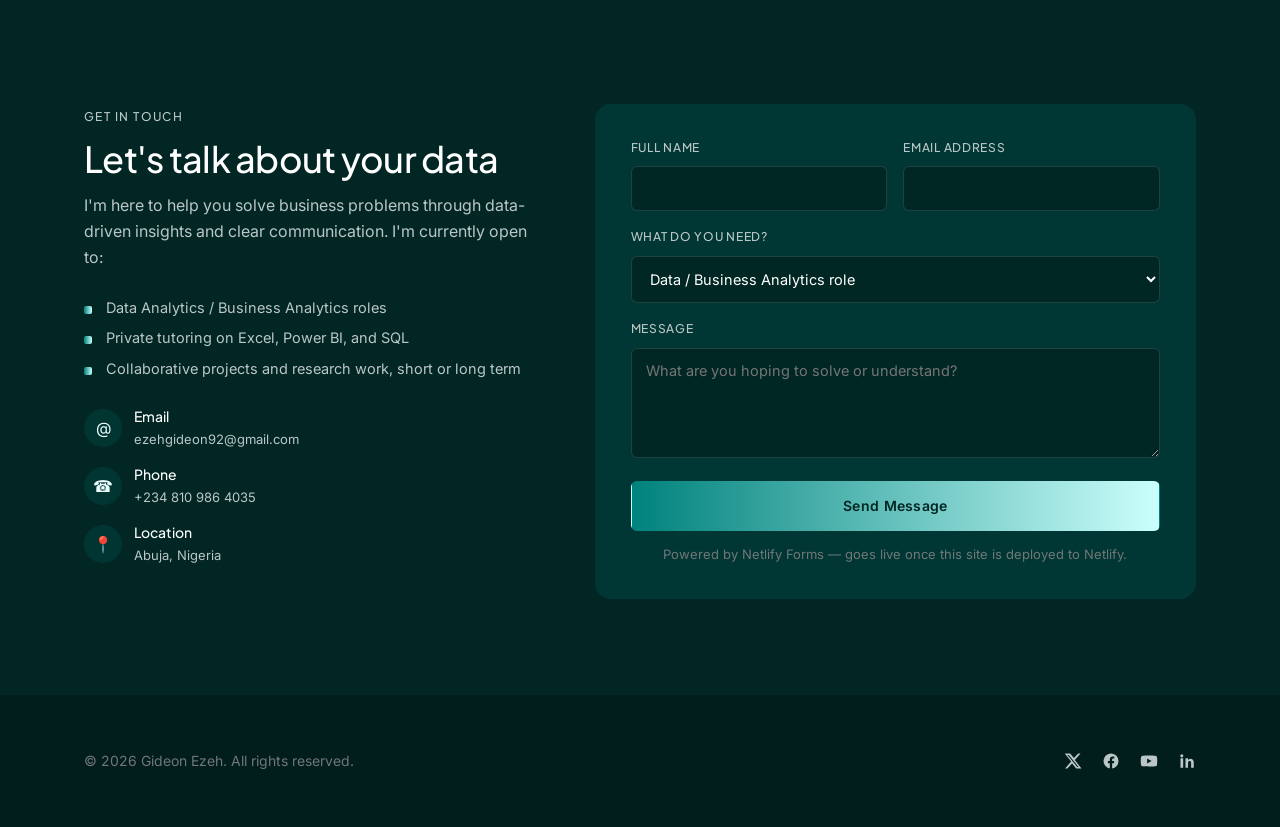
==== commit 0ac81ba1: "Move newest project to top of grid; document ordering convention Clients should see the most recent " ====
--- a/index.html
+++ b/index.html
@@ -172,6 +172,16 @@
 
       <div class="project-grid">
 
+        <a href="projects/zephyr-bank-dashboard.html" class="project-card reveal" data-categories="finance business">
+          <div class="project-thumb"><img src="assets/img/zephyr-cover.png" alt="Zephyr Bank Digital Transaction Health Monitor dashboard"></div>
+          <div class="project-body">
+            <h3>The Numbers Looked Fine. That Was The Problem.</h3>
+            <p>A five-page Power BI dashboard for a UK digital neobank — turning a clean-looking recovery into four hidden fraud, revenue, and merchant-risk problems.</p>
+            <div class="project-tags"><span class="tag">Power BI</span><span class="tag">Excel</span></div>
+            <span class="project-link">Read case study <span class="arrow">→</span></span>
+          </div>
+        </a>
+
         <a href="projects/coffee-taste-test.html" class="project-card reveal" data-categories="food-beverages survey business">
           <div class="project-thumb"><img src="assets/img/coffee-taste-test.png" alt="Great American Coffee Taste Test dashboard"></div>
           <div class="project-body">
@@ -198,16 +208,6 @@
             <h3>The Himalayan Archives</h3>
             <p>A century of Himalayan mountaineering records (1905–2024) turned into expedition and summit trend insights.</p>
             <div class="project-tags"><span class="tag">SQL Server</span><span class="tag">Power BI</span></div>
-            <span class="project-link">Read case study <span class="arrow">→</span></span>
-          </div>
-        </a>
-
-        <a href="projects/zephyr-bank-dashboard.html" class="project-card reveal" data-categories="finance business">
-          <div class="project-thumb"><img src="assets/img/zephyr-cover.png" alt="Zephyr Bank Digital Transaction Health Monitor dashboard"></div>
-          <div class="project-body">
-            <h3>The Numbers Looked Fine. That Was The Problem.</h3>
-            <p>A five-page Power BI dashboard for a UK digital neobank — turning a clean-looking recovery into four hidden fraud, revenue, and merchant-risk problems.</p>
-            <div class="project-tags"><span class="tag">Power BI</span><span class="tag">Excel</span></div>
             <span class="project-link">Read case study <span class="arrow">→</span></span>
           </div>
         </a>
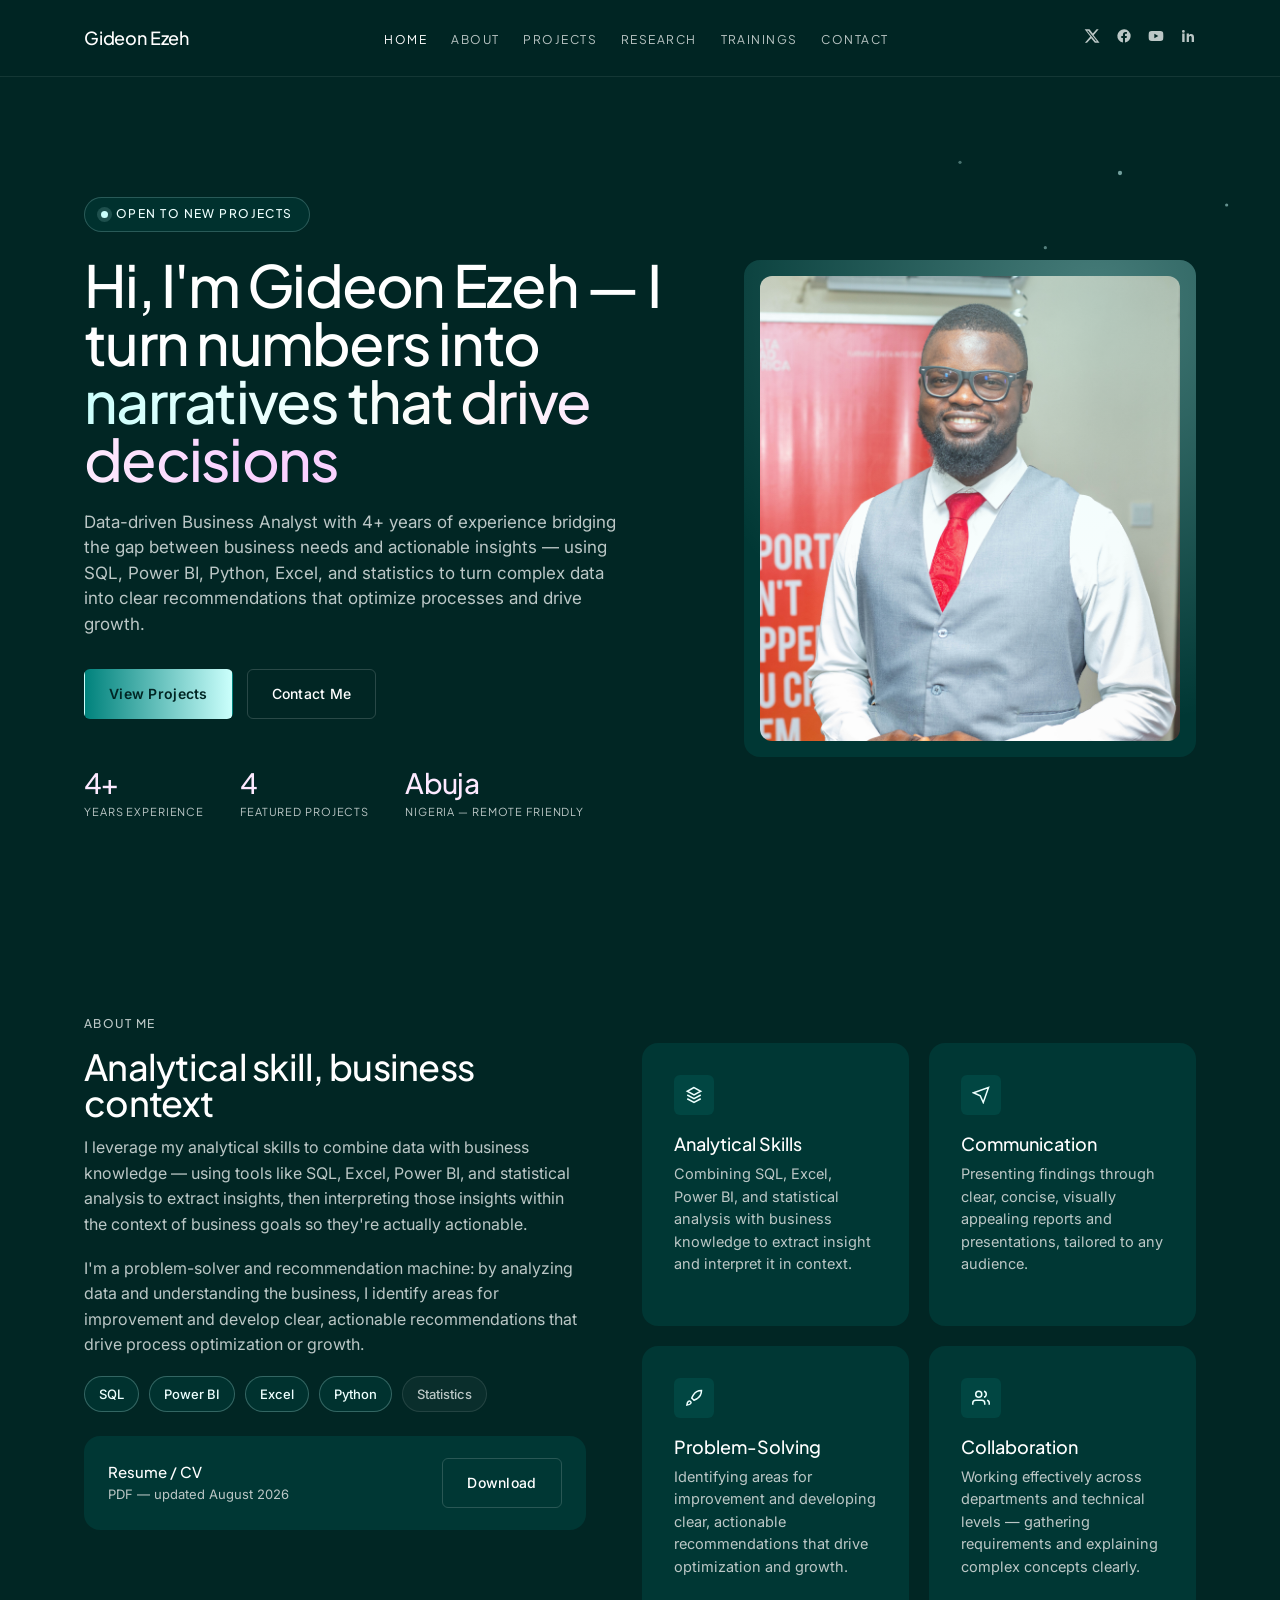
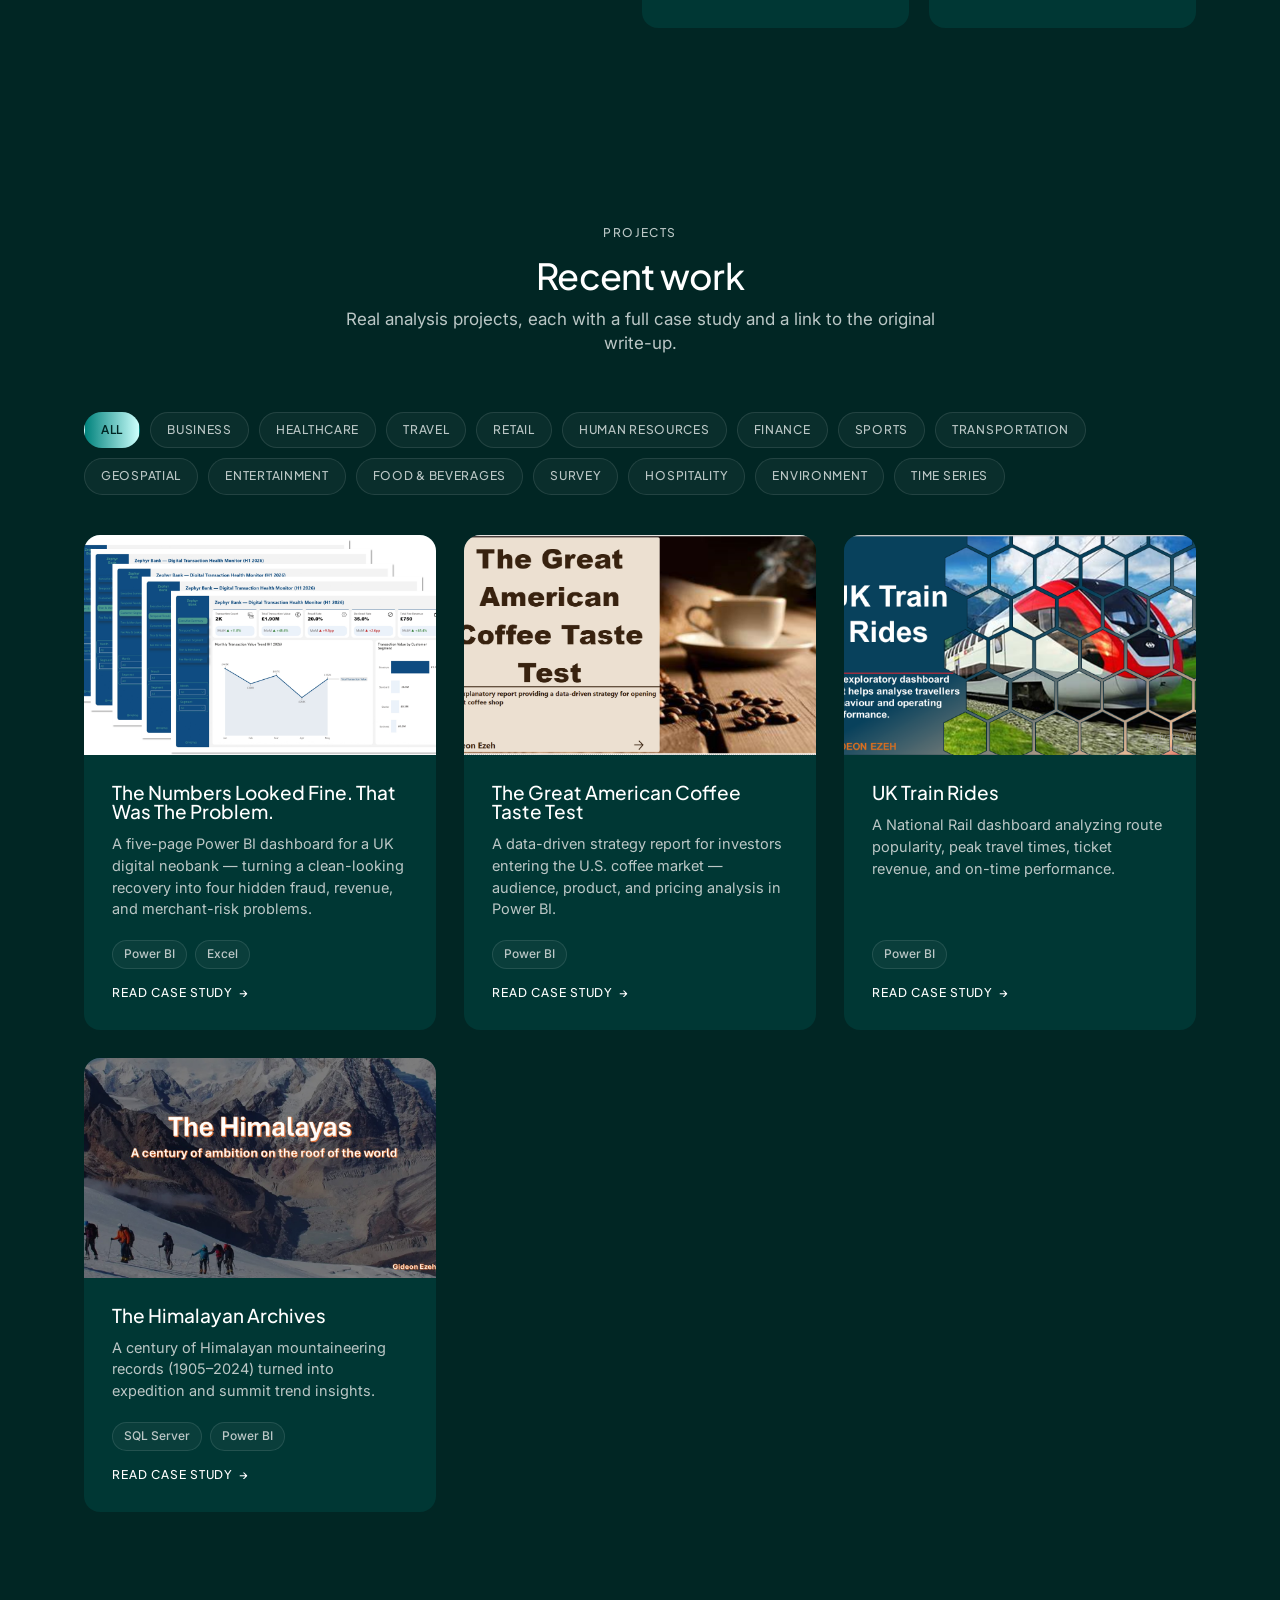
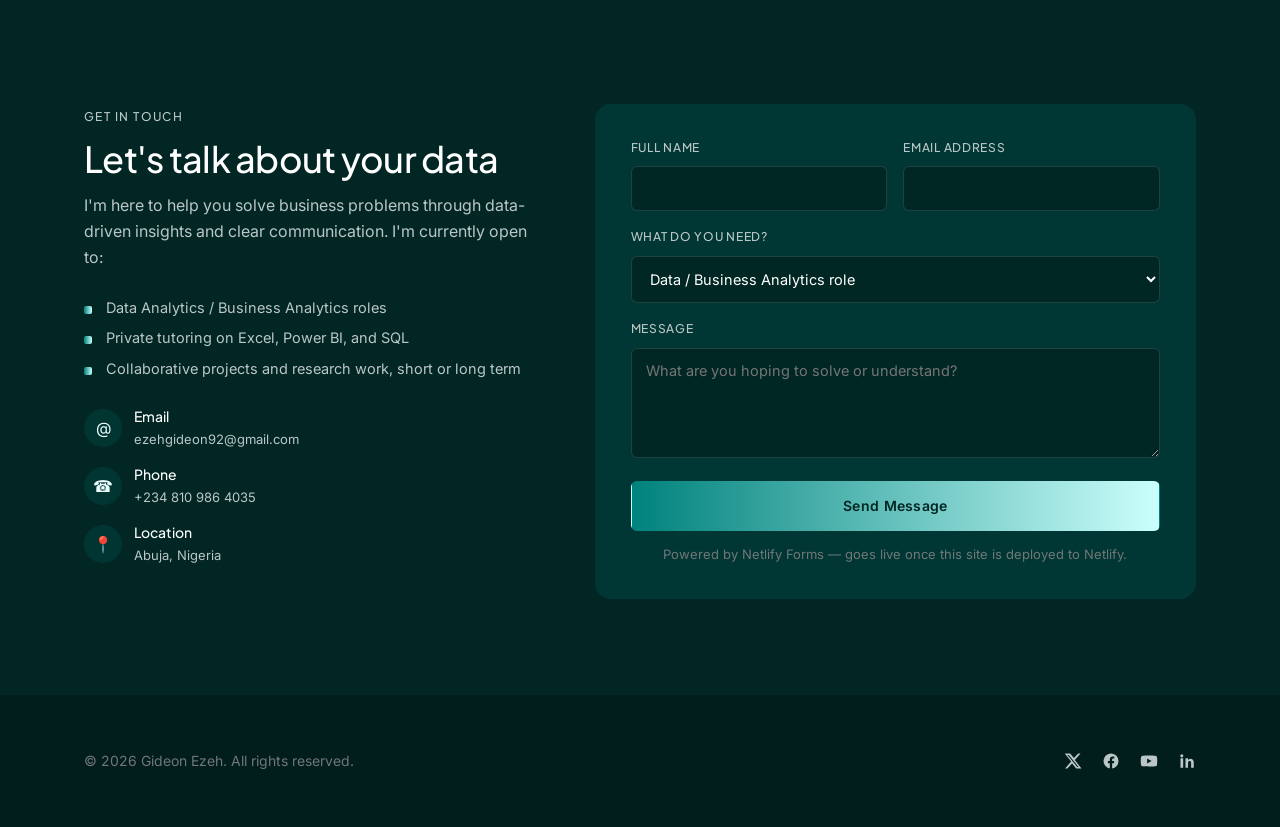
==== commit 4393bc7c: "Host real resume directly on the site instead of a Drive folder link Converts the provided CV (.docx" ====
--- a/index.html
+++ b/index.html
@@ -101,9 +101,9 @@
           <div class="resume-card">
             <div>
               <strong>Resume / CV</strong>
-              <span>Google Drive</span>
-            </div>
-            <a href="https://drive.google.com/drive/folders/1P9cg0wSD3nKL6oypLYOMMttpPydEh3Rz" class="btn btn-outline" target="_blank" rel="noopener">Download</a>
+              <span>PDF — updated August 2026</span>
+            </div>
+            <a href="assets/resume.pdf" class="btn btn-outline" download>Download</a>
           </div>
         </div>
         <div class="reveal">
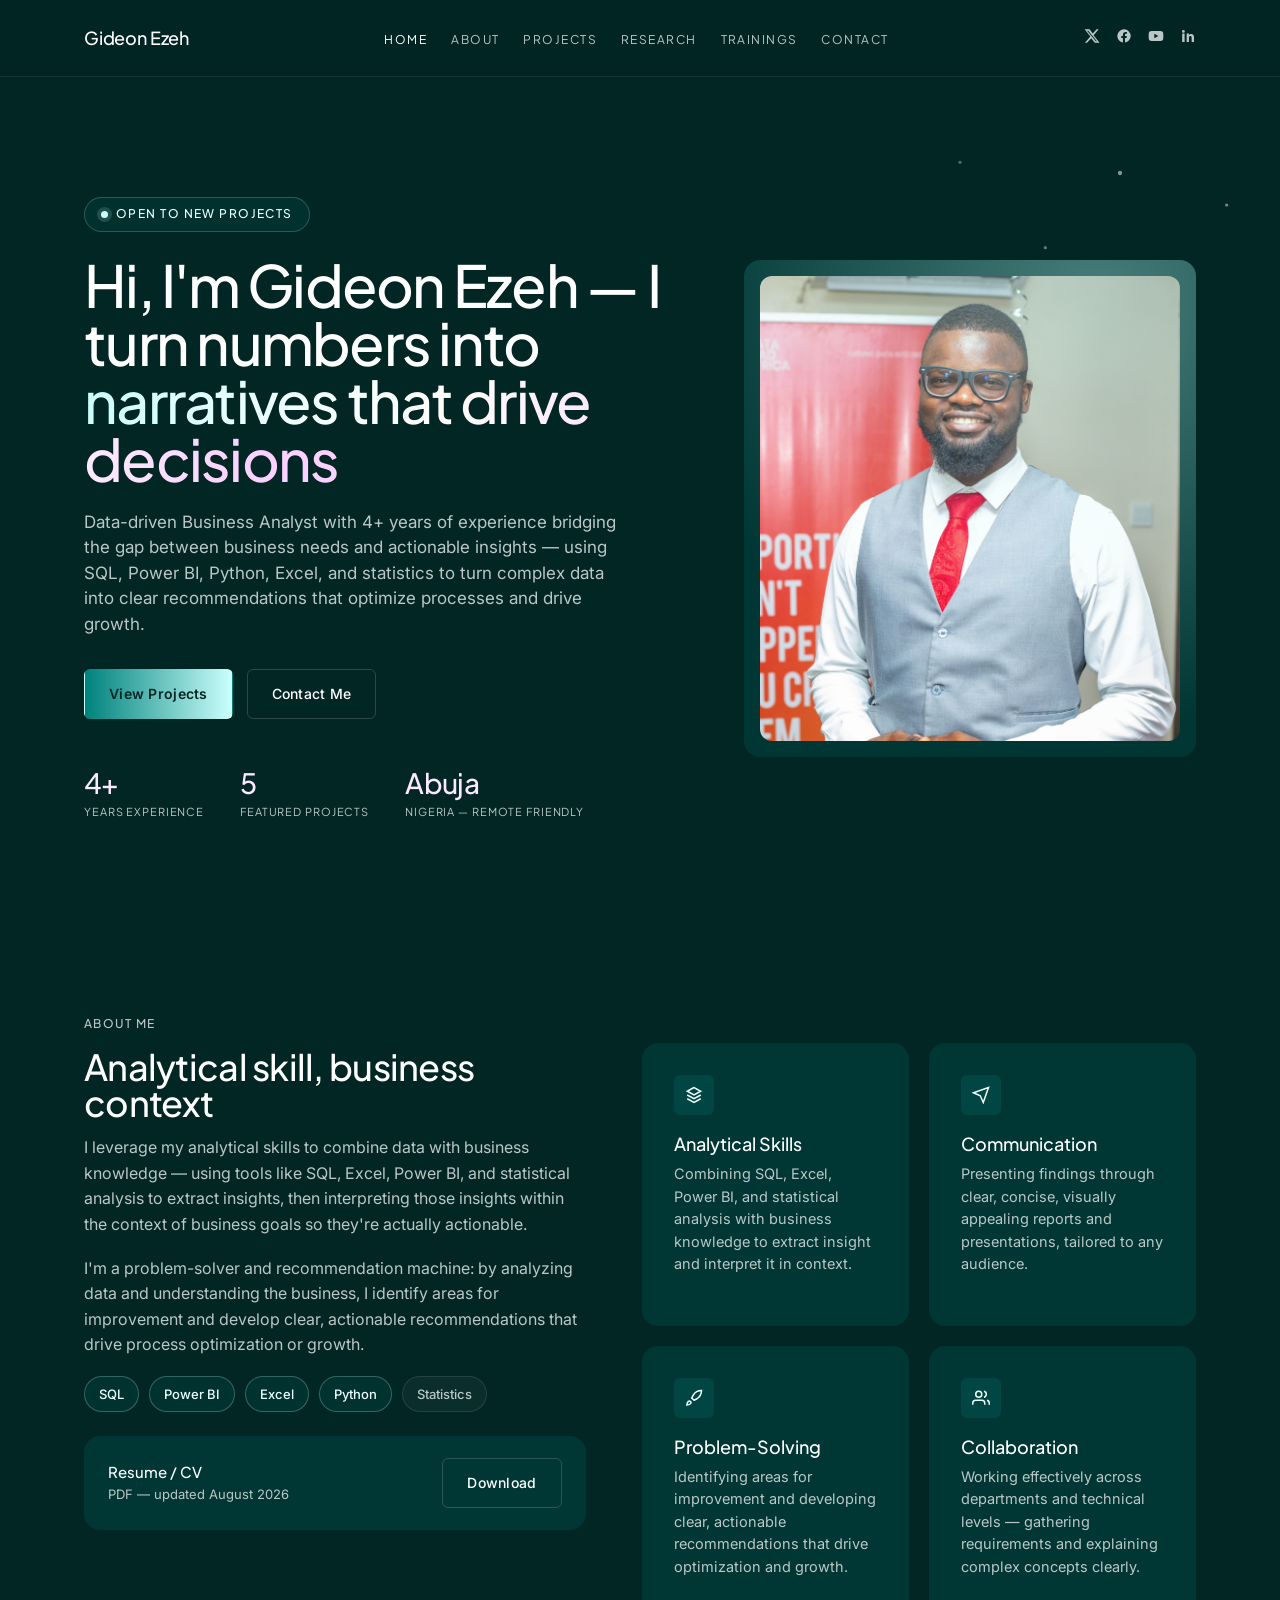
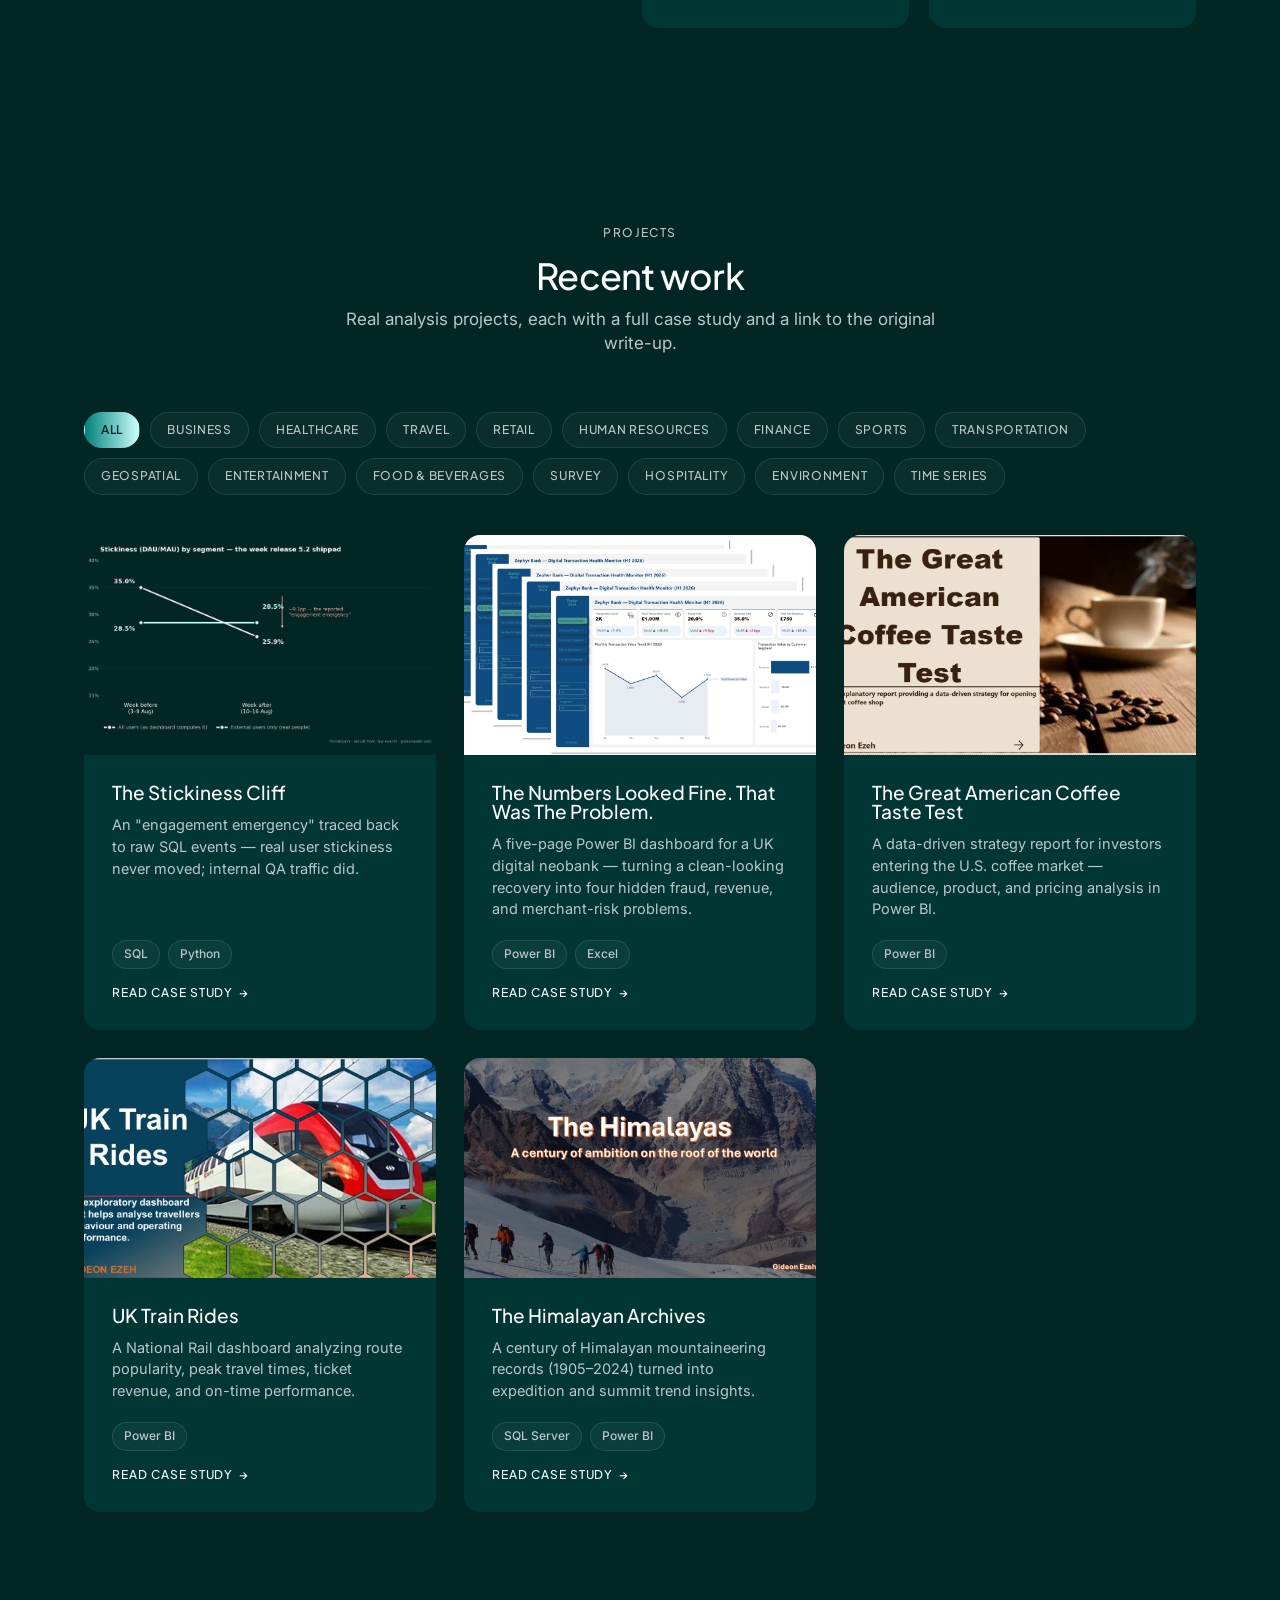
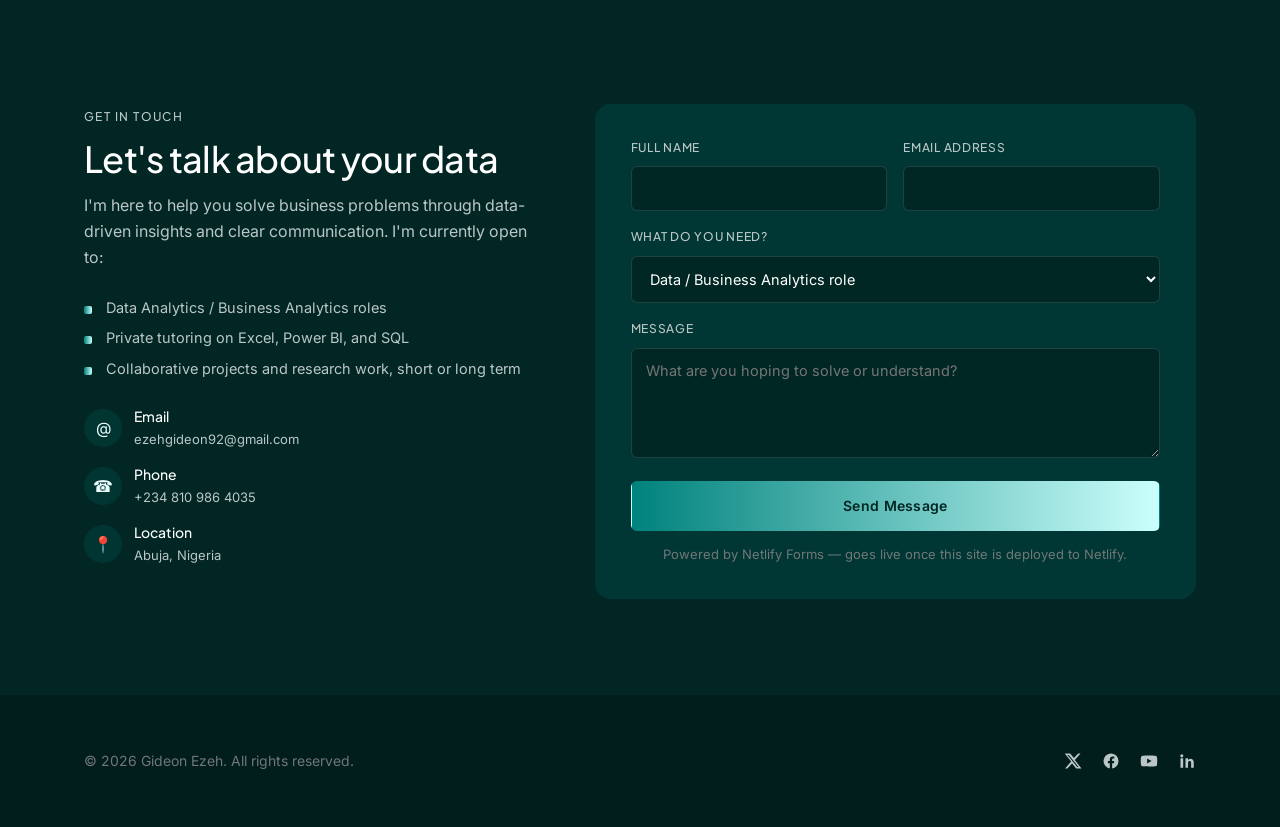
==== commit f10a159c: "Add "The Stickiness Cliff" SQL case study as new top project New product-analytics investigation reb" ====
--- a/index.html
+++ b/index.html
@@ -71,7 +71,7 @@
         </div>
         <div class="hero-stats">
           <div><div class="stat-num">4+</div><div class="stat-label">Years experience</div></div>
-          <div><div class="stat-num">4</div><div class="stat-label">Featured projects</div></div>
+          <div><div class="stat-num">5</div><div class="stat-label">Featured projects</div></div>
           <div><div class="stat-num">Abuja</div><div class="stat-label">Nigeria — remote friendly</div></div>
         </div>
       </div>
@@ -172,6 +172,16 @@
 
       <div class="project-grid">
 
+        <a href="projects/pocketpath-stickiness-cliff.html" class="project-card reveal" data-categories="business time-series">
+          <div class="project-thumb"><img src="assets/img/pocketpath-stickiness-chart.png" alt="Pocketpath stickiness chart showing all-users dropping while external-users stay flat"></div>
+          <div class="project-body">
+            <h3>The Stickiness Cliff</h3>
+            <p>An "engagement emergency" traced back to raw SQL events — real user stickiness never moved; internal QA traffic did.</p>
+            <div class="project-tags"><span class="tag">SQL</span><span class="tag">Python</span></div>
+            <span class="project-link">Read case study <span class="arrow">→</span></span>
+          </div>
+        </a>
+
         <a href="projects/zephyr-bank-dashboard.html" class="project-card reveal" data-categories="finance business">
           <div class="project-thumb"><img src="assets/img/zephyr-cover.png" alt="Zephyr Bank Digital Transaction Health Monitor dashboard"></div>
           <div class="project-body">
--- a/assets/css/style.css
+++ b/assets/css/style.css
@@ -575,6 +575,43 @@
 
 .case-image { border-radius: var(--radius-card); overflow: hidden; margin: 8px 0 0; }
 .case-image img { width: 100%; display: block; }
+
+.code-block {
+  background: var(--color-deep);
+  border: 1px solid rgba(255,255,255,0.08);
+  border-radius: var(--radius-card);
+  padding: 22px 24px;
+  overflow-x: auto;
+  margin: 20px 0;
+}
+.code-block pre { margin: 0; }
+.code-block code {
+  font-family: "SFMono-Regular", Consolas, "Liberation Mono", Menlo, monospace;
+  font-size: 13px;
+  line-height: 1.6;
+  color: var(--color-mist);
+  white-space: pre;
+}
+.code-block .comment { color: var(--color-slate); }
+
+.data-table { width: 100%; border-collapse: collapse; margin: 20px 0; }
+.data-table th, .data-table td {
+  text-align: left;
+  padding: 12px 16px;
+  border-bottom: 1px solid rgba(255,255,255,0.08);
+  font-size: 14.5px;
+}
+.data-table th {
+  font-family: var(--font-display);
+  font-size: 12px;
+  font-weight: 500;
+  text-transform: uppercase;
+  letter-spacing: 0.06em;
+  color: var(--color-silver);
+}
+.data-table td { color: var(--color-mist); }
+.data-table td.num { color: var(--color-lavender); font-weight: 600; }
+.data-table tr:last-child td, .data-table tr:last-child th { border-bottom: none; }
 
 .case-section { padding: 56px 0; border-top: 1px solid rgba(255,255,255,0.06); }
 .case-section h2 { font-size: 24px; margin-bottom: 18px; }
